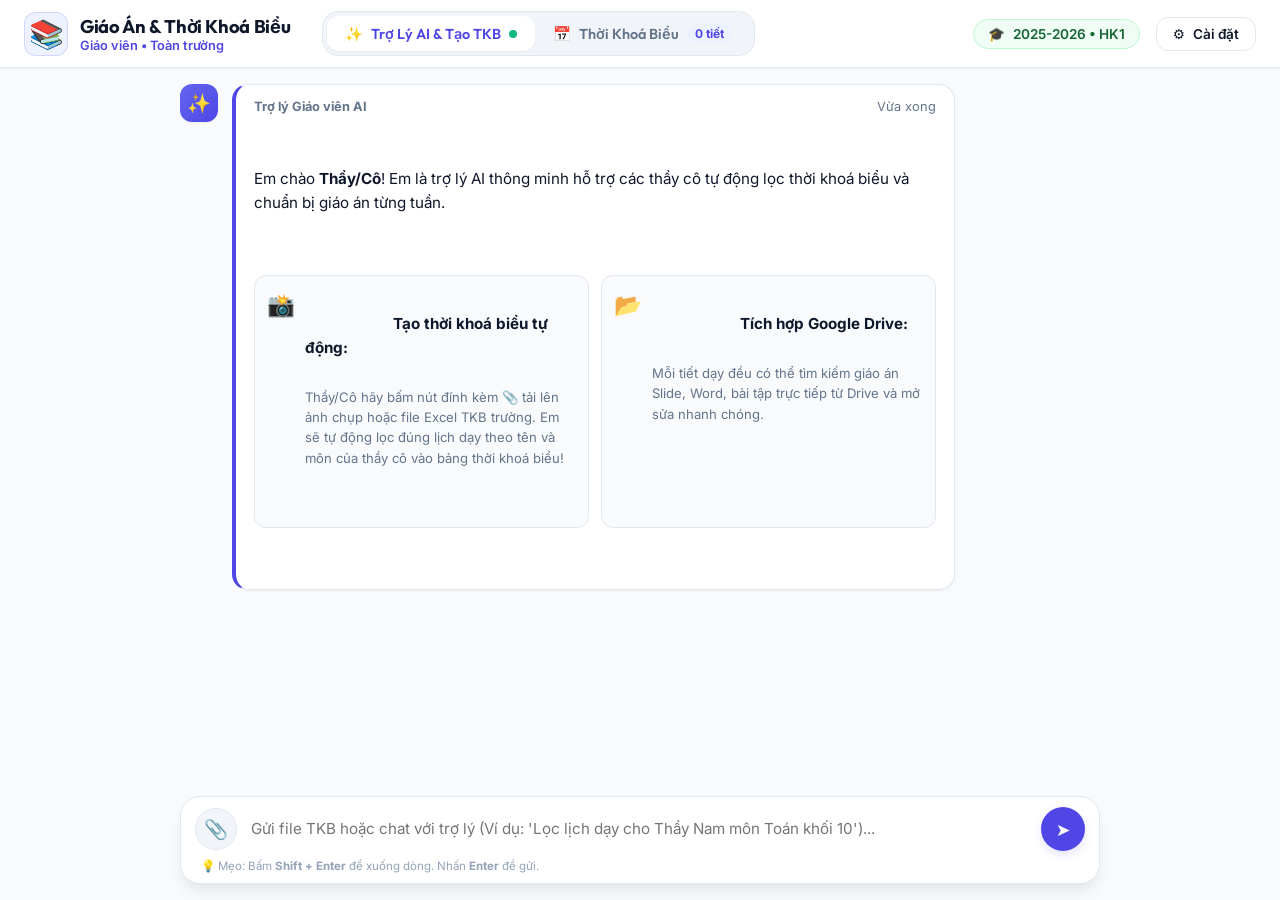
==== static/index.html @ 44b95ade "First commit" ====
<!DOCTYPE html>
<html lang="vi">
<head>
  <meta charset="UTF-8">
  <meta name="viewport" content="width=device-width, initial-scale=1.0">
  <title>Trợ Lý Giáo Viên AI - Thời Khoá Biểu & Giáo Án</title>
  <!-- Google Fonts Outfit & Inter for high visual aesthetic -->
  <link rel="preconnect" href="https://fonts.googleapis.com">
  <link rel="preconnect" href="https://fonts.gstatic.com" crossorigin>
  <link href="https://fonts.googleapis.com/css2?family=Inter:wght@400;500;600;700&family=Outfit:wght@500;600;700;800&display=swap" rel="stylesheet">
  <!-- Stylesheet -->
  <link rel="stylesheet" href="/static/css/style.css?v=2.0">
</head>
<body>

  <!-- Top App Navigation Bar -->
  <header class="app-header">
    <div class="header-left">
      <div class="brand-logo">
        <span class="logo-icon">📚</span>
        <div class="brand-text">
          <span class="brand-title">Giáo Án & Thời Khoá Biểu</span>
          <span class="brand-subtitle" id="header-teacher-name">Giáo viên • Toàn trường</span>
        </div>
      </div>
      
      <!-- Tab Navigation Switcher -->
      <nav class="tab-nav">
        <button class="tab-btn active" data-tab="tab-chat" id="nav-tab-chat">
          <span class="tab-icon">✨</span>
          <span class="tab-label">Trợ Lý AI & Tạo TKB</span>
          <span class="badge-dot" id="chat-badge-dot"></span>
        </button>
        <button class="tab-btn" data-tab="tab-timetable" id="nav-tab-timetable">
          <span class="tab-icon">📅</span>
          <span class="tab-label">Thời Khoá Biểu</span>
          <span class="badge-count" id="timetable-count-badge">0 tiết</span>
        </button>
      </nav>
    </div>

    <div class="header-right">
      <!-- Current Academic Term Badge -->
      <div class="term-badge" id="current-term-badge" title="Năm học và học kỳ đang hiển thị">
        <span class="term-icon">🎓</span>
        <span id="term-badge-text">2025-2026 • HK1</span>
      </div>

      <!-- Settings Button -->
      <button class="icon-btn" id="btn-open-settings" title="Cài đặt hệ thống & API Key">
        <span class="icon">⚙️</span>
        <span class="btn-text">Cài đặt</span>
      </button>
    </div>
  </header>

  <!-- Main App Content Area -->
  <main class="app-main">

    <!-- ==================== TAB 1: AI CHAT ==================== -->
    <section class="tab-content active" id="tab-chat">
      <div class="chat-wrapper">
        
        <!-- Chat Message History -->
        <div class="chat-messages" id="chat-messages">
          <!-- Welcome message card -->
          <div class="message-card assistant welcome-msg">
            <div class="avatar">✨</div>
            <div class="msg-body">
              <div class="msg-header">
                <strong>Trợ lý Giáo viên AI</strong>
                <span class="time">Vừa xong</span>
              </div>
              <div class="msg-content">
                <p>Em chào <strong>Thầy/Cô</strong>! Em là trợ lý AI thông minh hỗ trợ các thầy cô tự động lọc thời khoá biểu và chuẩn bị giáo án từng tuần.</p>
                <div class="welcome-guide">
                  <div class="guide-item">
                    <span class="guide-icon">📸</span>
                    <div>
                      <strong>Tạo thời khoá biểu tự động:</strong>
                      <p>Thầy/Cô hãy bấm nút đính kèm 📎 tải lên ảnh chụp hoặc file Excel TKB trường. Em sẽ tự động lọc đúng lịch dạy theo tên và môn của thầy cô vào bảng thời khoá biểu!</p>
                    </div>
                  </div>
                  <div class="guide-item">
                    <span class="guide-icon">📂</span>
                    <div>
                      <strong>Tích hợp Google Drive:</strong>
                      <p>Mỗi tiết dạy đều có thể tìm kiếm giáo án Slide, Word, bài tập trực tiếp từ Drive và mở sửa nhanh chóng.</p>
                    </div>
                  </div>
                </div>
              </div>
            </div>
          </div>
        </div>

        <!-- Chat Input & File Drop Area -->
        <div class="chat-input-container">
          <!-- File Preview Banner (when user chooses a file) -->
          <div class="file-preview-bar hidden" id="file-preview-bar">
            <div class="file-info">
              <span class="file-icon">📎</span>
              <span class="file-name" id="preview-file-name">file_tkb.xlsx</span>
              <span class="file-size" id="preview-file-size">(245 KB)</span>
            </div>
            <button class="btn-remove-file" id="btn-cancel-file" title="Bỏ file này">✕</button>
          </div>

          <form class="chat-input-form" id="chat-form">
            <!-- Hidden File Input -->
            <input type="file" id="chat-file-input" accept="image/*,.pdf,.xlsx,.xls,.csv,.txt,.docx,.pptx" class="hidden">
            
            <!-- Attach File Button -->
            <button type="button" class="btn-attach" id="btn-attach-file" title="Tải file TKB (Ảnh, Excel, PDF...)">
              <span>📎</span>
            </button>

            <!-- Text input -->
            <textarea 
              id="chat-textarea" 
              rows="1" 
              placeholder="Gửi file TKB hoặc chat với trợ lý (Ví dụ: 'Lọc lịch dạy cho Thầy Nam môn Toán khối 10')..." 
              required></textarea>

            <!-- Send Button -->
            <button type="submit" class="btn-send" id="btn-send-chat" title="Gửi tin nhắn (Enter)">
              <span class="send-icon">➤</span>
            </button>
          </form>
          <div class="input-hint">
            <span>💡 Mẹo: Bấm <strong>Shift + Enter</strong> để xuống dòng. Nhấn <strong>Enter</strong> để gửi.</span>
          </div>
        </div>
      </div>
    </section>

    <!-- ==================== TAB 2: TIMETABLE ==================== -->
    <section class="tab-content" id="tab-timetable">
      <div class="timetable-container">
        
        <!-- Timetable Top Filter Bar -->
        <div class="timetable-toolbar">
          <div class="toolbar-left">
            
            <!-- Academic Year & Semester Pill Group -->
            <div class="pill-group">
              <div class="pill-item">
                <span class="pill-label">Năm học:</span>
                <select id="select-academic-year" class="toolbar-select">
                  <option value="2025-2026" selected>2025-2026</option>
                  <option value="2024-2025">2024-2025</option>
                  <option value="2023-2024">2023-2024</option>
                </select>
              </div>

              <div class="pill-divider"></div>

              <div class="pill-item">
                <span class="pill-label">Học kỳ:</span>
                <select id="select-semester" class="toolbar-select">
                  <option value="HK1" selected>Học kỳ 1</option>
                  <option value="HK2">Học kỳ 2</option>
                </select>
                <button class="btn-tool-icon" id="btn-add-term" title="Thêm năm học / kỳ học mới">➕</button>
                <button class="btn-tool-icon btn-tool-danger" id="btn-del-term" title="Xoá kỳ học này">🗑️</button>
              </div>
            </div>

            <!-- Week Navigator Pill Group -->
            <div class="pill-group week-pill-group">
              <button class="btn-week-step" id="btn-prev-week" title="Về tuần trước">
                <span>◀</span>
              </button>
              <div class="pill-item week-select-wrap">
                <select id="select-week" class="toolbar-select week-select-main">
                  <option value="1">Tuần 1</option>
                </select>
              </div>
              <button class="btn-week-step" id="btn-next-week" title="Sang tuần sau">
                <span>▶</span>
              </button>
              <div class="pill-divider"></div>
              <button class="btn-tool-text" id="btn-add-week" title="Tạo tuần tiếp theo (Tự tăng số tuần và giữ nguyên TKB)">
                <span>+ Tuần mới</span>
              </button>
              <button class="btn-tool-icon btn-tool-danger" id="btn-del-week" title="Xoá tuần học này">
                <span>🗑️</span>
              </button>
            </div>

            <!-- Reuse Next Year Button -->
            <button class="btn-reuse-pill" id="btn-reuse-next-year" title="Sao chép toàn bộ TKB và giáo án sang kỳ 1 năm học sau">
              <span class="icon">♻️</span>
              <span>Tái sử dụng năm sau</span>
            </button>
          </div>

          <div class="toolbar-right">
            <span class="stat-badge" id="tt-total-badge">Tổng: 0 tiết/tuần</span>
            <button class="btn-primary btn-save-all" id="btn-save-current-tt" title="Lưu lại toàn bộ lịch">
              <span>💾 Lưu toàn bộ</span>
            </button>
          </div>
        </div>

        <!-- Master-Detail Timetable Layout -->
        <div class="timetable-workspace" id="timetable-workspace">
          
          <!-- FULL WEEK GRID VIEW (Mặc định cả tuần) -->
          <div class="full-grid-view" id="full-grid-view">
            <div class="grid-table-container">
              <table class="timetable-grid" id="timetable-grid-table">
                <thead>
                  <tr>
                    <th class="col-period">Tiết / Buổi</th>
                    <th class="col-day" data-day="2">Thứ Hai</th>
                    <th class="col-day" data-day="3">Thứ Ba</th>
                    <th class="col-day" data-day="4">Thứ Tư</th>
                    <th class="col-day" data-day="5">Thứ Năm</th>
                    <th class="col-day" data-day="6">Thứ Sáu</th>
                    <th class="col-day" data-day="7">Thứ Bảy</th>
                  </tr>
                </thead>
                <tbody id="timetable-tbody">
                  <!-- Generated dynamically by tab2-timetable.js -->
                </tbody>
              </table>
            </div>
          </div>

          <!-- SPLIT / COLLAPSED DETAIL VIEW (Khi click vào 1 tiết) -->
          <div class="split-detail-view hidden" id="split-detail-view">
            
            <!-- Left Compact Sidebar (Lịch thu gọn trong ngày) -->
            <aside class="compact-day-sidebar">
              <div class="sidebar-header">
                <button class="btn-back-grid" id="btn-back-to-full-grid" title="Trở lại xem cả tuần">
                  <span>← Xem cả tuần</span>
                </button>
                <h3 id="sidebar-day-title">Thứ Hai</h3>
              </div>
              <div class="compact-period-list" id="compact-period-list">
                <!-- 10 period items for selected day -->
              </div>
            </aside>

            <!-- Right Main Area: Chi tiết tiết học & Google Drive -->
            <section class="lesson-detail-panel" id="lesson-detail-panel">
              <div class="panel-header">
                <div class="panel-title-group">
                  <span class="period-tag" id="panel-period-tag">Thứ 2 • Tiết 1</span>
                  <h2 id="panel-class-title">Lớp 10A1 - Môn Ngữ văn</h2>
                  <span class="time-range-sub" id="panel-time-sub">07:00 - 07:45 (Phòng 201)</span>
                </div>
                <button class="btn-primary" id="btn-save-lesson-detail">
                  <span>💾 Lưu nội dung tiết học</span>
                </button>
              </div>

              <div class="panel-content-grid">
                
                <!-- Lesson Form Info -->
                <div class="lesson-form-card">
                  <div class="lesson-card-header-row">
                    <div class="card-title-left">
                      <span class="card-icon">📝</span>
                      <h3 class="section-title">Thông tin bài dạy</h3>
                    </div>
                    <button type="button" class="btn-ai-auto" id="btn-ai-analyze-doc" title="Dùng Gemini AI đọc tài liệu đính kèm để tự điền tên bài và mục tiêu">
                      <span class="ai-sparkle">✨</span>
                      <span>AI Tự điền từ tài liệu</span>
                    </button>
                  </div>
                  
                  <div class="form-group">
                    <label for="input-lesson-title">Tên bài học / Tiết dạy:</label>
                    <input type="text" id="input-lesson-title" class="form-control" placeholder="Ví dụ: Bài 1: Tổng quan văn học Việt Nam (Tiết 1)...">
                  </div>

                  <div class="form-row">
                    <div class="form-group half">
                      <label for="input-lesson-class">Lớp học:</label>
                      <input type="text" id="input-lesson-class" class="form-control" placeholder="10A1">
                    </div>
                    <div class="form-group half">
                      <label for="input-lesson-room">Phòng học:</label>
                      <input type="text" id="input-lesson-room" class="form-control" placeholder="P.201">
                    </div>
                  </div>

                  <div class="form-group">
                    <label for="input-lesson-objective">Mục tiêu bài học / Trọng tâm:</label>
                    <textarea id="input-lesson-objective" class="form-control" rows="2" placeholder="Kiến thức trọng tâm, phương pháp hoặc năng lực cần đạt..."></textarea>
                  </div>

                  <div class="form-group">
                    <label for="input-lesson-notes">Ghi chú giáo viên:</label>
                    <input type="text" id="input-lesson-notes" class="form-control" placeholder="Nhắc học sinh mang SGK, dặn dò bài tập về nhà...">
                  </div>
                </div>

                <!-- Google Drive Integration Card -->
                <div class="drive-files-card">
                  <div class="drive-card-header">
                    <div class="drive-title">
                      <span class="drive-logo">📁</span>
                      <h3 class="section-title">Giáo án & Tài liệu (Google Drive)</h3>
                    </div>
                    <div class="drive-header-actions" style="display: flex; gap: 8px; align-items: center;">
                      <button type="button" class="btn-secondary" id="btn-connect-drive" style="font-size: 0.78rem; padding: 6px 10px; border-radius: 6px; cursor: pointer;" title="Đăng nhập tài khoản Google Drive để đồng bộ">
                        <span id="drive-connect-text">🔗 Kết nối Google Drive</span>
                      </button>
                      <!-- Upload directly button -->
                      <label class="btn-upload-drive" title="Tải file lên">
                        <span>⬆ Tải file lên</span>
                        <input type="file" id="input-direct-upload" class="hidden">
                      </label>
                    </div>
                  </div>

                  <!-- In-Drive Live Search Bar -->
                  <div class="drive-search-box">
                    <div class="search-input-wrapper">
                      <span class="search-icon">🔍</span>
                      <input 
                        type="text" 
                        id="drive-search-input" 
                        class="form-control search-input" 
                        placeholder="Tìm kiếm tài liệu, Slide, bài giảng trong Drive...">
                      <button class="btn-clear-search hidden" id="btn-clear-drive-search">✕</button>
                    </div>
                    
                    <!-- Search Results Dropdown/List -->
                    <div class="drive-search-results hidden" id="drive-search-results">
                      <!-- Result items injected by drive-search.js -->
                    </div>
                  </div>

                  <!-- Attached Files in this Period -->
                  <div class="attached-files-container">
                    <h4>📌 Tài liệu đã đính kèm vào tiết này:</h4>
                    <div class="attached-files-list" id="attached-files-list">
                      <!-- Attached chips injected by drive-search.js -->
                      <p class="empty-files-text">Chưa có tài liệu nào. Tìm kiếm ở trên hoặc tải file lên để đính kèm.</p>
                    </div>
                  </div>
                </div>

              </div>
            </section>
          </div>

        </div>
      </div>
    </section>

  </main>

  <!-- ==================== MODAL: CÀI ĐẶT HỆ THỐNG ==================== -->
  <div class="modal-overlay hidden" id="settings-modal">
    <div class="modal-dialog">
      <div class="modal-header">
        <div class="modal-title-group">
          <span class="modal-icon">⚙️</span>
          <h3>Cài Đặt Hệ Thống</h3>
        </div>
        <button class="btn-close-modal" id="btn-close-settings">✕</button>
      </div>
      
      <div class="modal-body">
        <form id="settings-form">
          
          <div class="settings-section">
            <h4 class="settings-sec-title">🤖 Trợ Lý Gemini AI</h4>
            <div class="form-group">
              <label for="setting-gemini-key">Gemini API Key:</label>
              <div class="password-input-group">
                <input type="password" id="setting-gemini-key" class="form-control" placeholder="AIzaSy...">
                <button type="button" class="btn-toggle-eye" id="btn-toggle-gemini-key">👁️</button>
              </div>
              <small class="form-text">Khoá API được lưu an toàn trên máy của cô để gửi yêu cầu đến mô hình Gemini.</small>
            </div>
            <div class="form-group" style="margin-top: 12px;">
              <label for="setting-gemini-model">Mô hình AI (Model):</label>
              <select id="setting-gemini-model" class="form-select">
                <option value="gemini-3.1-flash-lite" selected>Gemini 3.1 Flash Lite (RPD 500, RPM 15 - Mặc định)</option>
                <option value="gemini-3.5-flash-lite">Gemini 3.5 Flash Lite (RPD 500, RPM 15)</option>
                <option value="auto-rotate">⚡ Tự động luân chuyển 3.1 & 3.5 Flash Lite khi hết quota (Khuyên dùng)</option>
                <option value="gemini-flash-lite-latest">Gemini Flash Lite Latest</option>
                <option value="gemini-2.5-flash">Gemini 2.5 Flash</option>
                <option value="gemini-2.5-pro">Gemini 2.5 Pro (Phân tích chuyên sâu)</option>
              </select>
              <small class="form-text">Mô hình 3.1 & 3.5 Flash Lite có hạn ngạch tới 500 lượt/ngày (gấp 25 lần so với 2.5 Flash). Khi một model hết token/quota hệ thống sẽ tự động chuyển đổi.</small>
            </div>
          </div>

          <div class="settings-section">
            <h4 class="settings-sec-title">👩‍🏫 Thông Tin Giáo Viên</h4>
            <div class="form-row">
              <div class="form-group half">
                <label for="setting-teacher-name">Tên giáo viên:</label>
                <input type="text" id="setting-teacher-name" class="form-control" placeholder="Ví dụ: Thầy Nam, Cô Hương...">
              </div>
              <div class="form-group half">
                <label for="setting-subject">Môn phụ trách:</label>
                <input type="text" id="setting-subject" class="form-control" placeholder="Ví dụ: Ngữ văn, Toán, Tiếng Anh...">
              </div>
            </div>
            <div class="form-row">
              <div class="form-group half">
                <label for="setting-year">Năm học mặc định:</label>
                <input type="text" id="setting-year" class="form-control" value="2025-2026">
              </div>
              <div class="form-group half">
                <label for="setting-sem">Học kỳ mặc định:</label>
                <select id="setting-sem" class="form-select">
                  <option value="HK1" selected>Học kỳ 1</option>
                  <option value="HK2">Học kỳ 2</option>
                </select>
              </div>
            </div>
            <div class="form-group" style="margin-top: 8px;">
              <label for="setting-start-date">📅 Ngày bắt đầu Tuần 1 (Thứ Hai):</label>
              <input type="date" id="setting-start-date" class="form-control" value="2026-09-07">
              <small class="form-text">Dùng để tự động tính ngày tháng chính xác cho từng tuần và làm mờ các ngày đã qua.</small>
            </div>
          </div>

          <div class="settings-section">
            <h4 class="settings-sec-title">☁️ Tích Hợp Google Drive</h4>
            <div class="form-group">
              <label for="setting-drive-client-id">Google OAuth Client ID (Dùng để upload & xem file trên Drive cá nhân):</label>
              <input type="text" id="setting-drive-client-id" class="form-control" placeholder="Ví dụ: 123456789-abc.apps.googleusercontent.com">
              <small class="form-text">Tạo miễn phí tại Google Cloud Console (OAuth 2.0 Client ID) để cấp quyền tải file lên Drive của cô.</small>
            </div>
            <div class="form-group" style="margin-top: 10px;">
              <label for="setting-drive-key">Google Drive API Key (Tìm kiếm file công khai):</label>
              <input type="text" id="setting-drive-key" class="form-control" placeholder="AIzaSy...">
            </div>
          </div>

          <div class="modal-footer">
            <button type="button" class="btn-secondary" id="btn-cancel-settings">Huỷ</button>
            <button type="submit" class="btn-primary">💾 Lưu cài đặt</button>
          </div>
        </form>
      </div>
    </div>
  </div>

  <!-- ==================== MODAL: KHO LƯU TRỮ KỲ CŨ (ARCHIVE) ==================== -->
  <div class="modal-overlay hidden" id="archive-modal">
    <div class="modal-dialog modal-lg">
      <div class="modal-header">
        <div class="modal-title-group">
          <span class="modal-icon">📁</span>
          <h3>Kho Lưu Trữ Các Kỳ Học Đã Qua</h3>
        </div>
        <button class="btn-close-modal" id="btn-close-archive">✕</button>
      </div>

      <div class="modal-body">
        <p class="archive-desc">
          Danh sách toàn bộ thời khoá biểu và giáo án của các năm học, kỳ học trước đây. Cô có thể bấm xem lại hoặc sao chép sang kỳ hiện tại để tái sử dụng giáo án.
        </p>

        <div class="archive-list" id="archive-list-container">
          <!-- Injected by archive.js -->
          <div class="loading-state">Đang tải kho lưu trữ...</div>
        </div>
      </div>

      <div class="modal-footer">
        <button type="button" class="btn-secondary" id="btn-close-archive-footer">Đóng</button>
      </div>
    </div>
  </div>

  <!-- Toast Notification Container -->
  <div class="toast-container" id="toast-container"></div>

  <!-- Google Identity Services for Drive OAuth -->
  <script src="https://accounts.google.com/gsi/client" async defer></script>
  <!-- Scripts: Modular & Easy to customize in Google AI Studio -->
  <script type="module" src="/static/js/app.js?v=2.0"></script>

</body>
</html>
---- static/css/style.css ----
/* ==========================================================================
   THỜI KHOÁ BIỂU & GIÁO ÁN CÔ LINH - DESIGN SYSTEM & STYLESHEET
   Aesthetics: Rich Modern Academic, Glassmorphism, Micro-animations
   ========================================================================== */

:root {
  /* Color Palette */
  --primary: #4f46e5;
  --primary-hover: #4338ca;
  --primary-light: #eef2ff;
  --primary-glow: rgba(79, 70, 229, 0.15);

  --accent-purple: #7c3aed;
  --accent-teal: #0d9488;
  --accent-emerald: #10b981;
  --accent-amber: #f59e0b;
  --accent-rose: #f43f5e;
  --accent-sky: #0284c7;

  --bg-app: #f8fafc;
  --bg-card: #ffffff;
  --bg-card-subtle: #f1f5f9;
  --bg-hover: #f3f4f6;

  --text-main: #0f172a;
  --text-muted: #64748b;
  --text-light: #94a3b8;
  --text-white: #ffffff;

  --border-color: #e2e8f0;
  --border-focus: #818cf8;

  --radius-sm: 8px;
  --radius-md: 12px;
  --radius-lg: 16px;
  --radius-xl: 20px;
  --radius-full: 9999px;

  --shadow-sm: 0 1px 2px 0 rgba(0, 0, 0, 0.05);
  --shadow-md: 0 4px 6px -1px rgba(0, 0, 0, 0.07), 0 2px 4px -2px rgba(0, 0, 0, 0.05);
  --shadow-lg: 0 10px 15px -3px rgba(0, 0, 0, 0.08), 0 4px 6px -4px rgba(0, 0, 0, 0.04);
  --shadow-xl: 0 20px 25px -5px rgba(0, 0, 0, 0.1), 0 8px 10px -6px rgba(0, 0, 0, 0.06);

  --transition-fast: 0.15s ease;
  --transition-normal: 0.25s ease;
  --transition-smooth: 0.35s cubic-bezier(0.4, 0, 0.2, 1);
}

/* Global Reset & Base */
* {
  margin: 0;
  padding: 0;
  box-sizing: border-box;
}

body {
  font-family: 'Inter', system-ui, -apple-system, sans-serif;
  background-color: var(--bg-app);
  color: var(--text-main);
  height: 100vh;
  display: flex;
  flex-direction: column;
  overflow: hidden;
  -webkit-font-smoothing: antialiased;
}

h1, h2, h3, h4, h5, .brand-title, .tab-label {
  font-family: 'Outfit', 'Inter', sans-serif;
}

button, input, textarea, select {
  font-family: inherit;
  font-size: inherit;
}

/* ==========================================================================
   HEADER NAVIGATION
   ========================================================================== */
.app-header {
  height: 68px;
  background: var(--bg-card);
  border-bottom: 1px solid var(--border-color);
  display: flex;
  align-items: center;
  justify-content: space-between;
  padding: 0 24px;
  box-shadow: var(--shadow-sm);
  z-index: 50;
  flex-shrink: 0;
}

.header-left {
  display: flex;
  align-items: center;
  gap: 32px;
}

.brand-logo {
  display: flex;
  align-items: center;
  gap: 12px;
}

.logo-icon {
  font-size: 28px;
  background: var(--primary-light);
  width: 44px;
  height: 44px;
  display: flex;
  align-items: center;
  justify-content: center;
  border-radius: var(--radius-md);
  border: 1px solid rgba(99, 102, 241, 0.2);
}

.brand-title {
  font-size: 1.15rem;
  font-weight: 700;
  color: var(--text-main);
  letter-spacing: -0.02em;
  display: block;
}

.brand-subtitle {
  font-size: 0.8rem;
  color: var(--primary);
  font-weight: 600;
  display: block;
}

/* Tab navigation buttons */
.tab-nav {
  display: flex;
  background: var(--bg-card-subtle);
  padding: 4px;
  border-radius: var(--radius-lg);
  border: 1px solid var(--border-color);
}

.tab-btn {
  display: flex;
  align-items: center;
  gap: 8px;
  padding: 8px 18px;
  border: none;
  background: transparent;
  color: var(--text-muted);
  font-weight: 600;
  font-size: 0.9rem;
  border-radius: var(--radius-md);
  cursor: pointer;
  transition: all var(--transition-fast);
  position: relative;
}

.tab-btn:hover {
  color: var(--text-main);
  background: rgba(255, 255, 255, 0.6);
}

.tab-btn.active {
  background: var(--bg-card);
  color: var(--primary);
  box-shadow: var(--shadow-sm);
}

.badge-dot {
  width: 8px;
  height: 8px;
  background: var(--accent-emerald);
  border-radius: 50%;
  display: inline-block;
}

.badge-count {
  font-size: 0.75rem;
  background: var(--primary-light);
  color: var(--primary);
  padding: 2px 8px;
  border-radius: var(--radius-full);
  font-weight: 700;
}

/* Header Right */
.header-right {
  display: flex;
  align-items: center;
  gap: 16px;
}

.term-badge {
  display: flex;
  align-items: center;
  gap: 8px;
  background: #f0fdf4;
  border: 1px solid #bbf7d0;
  color: #166534;
  padding: 6px 14px;
  border-radius: var(--radius-full);
  font-size: 0.85rem;
  font-weight: 600;
}

.icon-btn {
  display: flex;
  align-items: center;
  gap: 8px;
  padding: 8px 16px;
  border: 1px solid var(--border-color);
  background: var(--bg-card);
  color: var(--text-main);
  border-radius: var(--radius-md);
  font-weight: 600;
  font-size: 0.85rem;
  cursor: pointer;
  transition: all var(--transition-fast);
}

.icon-btn:hover {
  background: var(--bg-hover);
  border-color: #cbd5e1;
}

/* ==========================================================================
   APP MAIN & TABS
   ========================================================================== */
.app-main {
  flex: 1;
  position: relative;
  overflow: hidden;
}

.tab-content {
  position: absolute;
  top: 0;
  left: 0;
  width: 100%;
  height: 100%;
  display: none;
  opacity: 0;
  transition: opacity var(--transition-normal);
}

.tab-content.active {
  display: flex;
  flex-direction: column;
  opacity: 1;
}

/* ==========================================================================
   TAB 1: AI CHAT INTERFACE
   ========================================================================== */
.chat-wrapper {
  max-width: 960px;
  width: 100%;
  height: 100%;
  margin: 0 auto;
  display: flex;
  flex-direction: column;
  padding: 16px 20px;
}

.chat-messages {
  flex: 1;
  overflow-y: auto;
  padding-right: 8px;
  display: flex;
  flex-direction: column;
  gap: 16px;
  padding-bottom: 16px;
}

/* Scrollbar styling */
.chat-messages::-webkit-scrollbar,
.grid-table-container::-webkit-scrollbar,
.compact-period-list::-webkit-scrollbar,
.drive-search-results::-webkit-scrollbar {
  width: 6px;
  height: 6px;
}
.chat-messages::-webkit-scrollbar-thumb,
.grid-table-container::-webkit-scrollbar-thumb,
.compact-period-list::-webkit-scrollbar-thumb,
.drive-search-results::-webkit-scrollbar-thumb {
  background: #cbd5e1;
  border-radius: 999px;
}

/* Message Cards */
.message-card {
  display: flex;
  gap: 14px;
  max-width: 85%;
  animation: slideIn 0.3s ease;
}

@keyframes slideIn {
  from { opacity: 0; transform: translateY(8px); }
  to { opacity: 1; transform: translateY(0); }
}

.message-card.user {
  align-self: flex-end;
  flex-direction: row-reverse;
}

.message-card.assistant {
  align-self: flex-start;
}

.message-card .avatar {
  width: 38px;
  height: 38px;
  border-radius: var(--radius-md);
  display: flex;
  align-items: center;
  justify-content: center;
  font-size: 1.2rem;
  flex-shrink: 0;
  box-shadow: var(--shadow-sm);
}

.message-card.assistant .avatar {
  background: linear-gradient(135deg, #6366f1, #4f46e5);
  color: white;
}

.message-card.user .avatar {
  background: linear-gradient(135deg, #0ea5e9, #0284c7);
  color: white;
}

.msg-body {
  background: var(--bg-card);
  padding: 14px 18px;
  border-radius: var(--radius-lg);
  border: 1px solid var(--border-color);
  box-shadow: var(--shadow-sm);
  display: flex;
  flex-direction: column;
  gap: 6px;
}

.message-card.user .msg-body {
  background: var(--primary);
  color: white;
  border-color: var(--primary);
}

.msg-header {
  display: flex;
  align-items: center;
  justify-content: space-between;
  gap: 16px;
  font-size: 0.8rem;
  color: var(--text-muted);
}

.message-card.user .msg-header {
  color: rgba(255, 255, 255, 0.8);
}

.msg-content {
  font-size: 0.95rem;
  line-height: 1.55;
  white-space: pre-wrap;
}

/* Welcome Box */
.welcome-msg .msg-body {
  border-left: 4px solid var(--primary);
}

.welcome-guide {
  display: grid;
  grid-template-columns: 1fr 1fr;
  gap: 12px;
  margin-top: 14px;
}

.guide-item {
  display: flex;
  gap: 10px;
  background: var(--bg-app);
  padding: 12px;
  border-radius: var(--radius-md);
  border: 1px solid var(--border-color);
}

.guide-icon {
  font-size: 1.4rem;
}

.guide-item p {
  font-size: 0.82rem;
  color: var(--text-muted);
  margin-top: 4px;
}

/* ==========================================================================
   INTERACTIVE CONFIRMATION CARD (VẤN ĐỀ 1)
   ========================================================================== */
.confirmation-card {
  margin-top: 12px;
  background: linear-gradient(145deg, #ffffff, #f8faff);
  border: 2px solid #818cf8;
  border-radius: var(--radius-lg);
  padding: 18px;
  box-shadow: 0 8px 20px rgba(79, 70, 229, 0.12);
  animation: cardPop 0.35s cubic-bezier(0.175, 0.885, 0.32, 1.275);
}

@keyframes cardPop {
  0% { transform: scale(0.95); opacity: 0; }
  100% { transform: scale(1); opacity: 1; }
}

.conf-badge {
  display: inline-flex;
  align-items: center;
  gap: 6px;
  background: #e0e7ff;
  color: #3730a3;
  padding: 4px 10px;
  border-radius: var(--radius-full);
  font-size: 0.75rem;
  font-weight: 700;
  text-transform: uppercase;
  letter-spacing: 0.05em;
  margin-bottom: 10px;
}

.conf-title {
  font-size: 1.15rem;
  font-weight: 700;
  color: var(--text-main);
  margin-bottom: 8px;
}

.conf-meta-grid {
  display: grid;
  grid-template-columns: repeat(3, 1fr);
  gap: 8px;
  background: white;
  padding: 10px 14px;
  border-radius: var(--radius-md);
  border: 1px solid var(--border-color);
  margin-bottom: 14px;
}

.conf-meta-item {
  display: flex;
  flex-direction: column;
}

.conf-meta-label {
  font-size: 0.72rem;
  color: var(--text-light);
  text-transform: uppercase;
  font-weight: 600;
}

.conf-meta-val {
  font-size: 0.9rem;
  font-weight: 700;
  color: var(--text-main);
}

.conf-preview-table {
  width: 100%;
  border-collapse: collapse;
  font-size: 0.85rem;
  background: white;
  border-radius: var(--radius-md);
  overflow: hidden;
  border: 1px solid var(--border-color);
  margin-bottom: 14px;
}

.conf-preview-table th {
  background: #f1f5f9;
  padding: 8px 10px;
  text-align: left;
  font-weight: 600;
  color: var(--text-muted);
}

.conf-preview-table td {
  padding: 8px 10px;
  border-top: 1px solid var(--border-color);
}

.conf-actions {
  display: flex;
  gap: 10px;
  margin-top: 12px;
}

.btn-confirm-apply {
  flex: 1.4;
  display: flex;
  align-items: center;
  justify-content: center;
  gap: 8px;
  background: linear-gradient(135deg, #10b981, #059669);
  color: white;
  border: none;
  padding: 12px 18px;
  border-radius: var(--radius-md);
  font-weight: 700;
  font-size: 0.95rem;
  cursor: pointer;
  box-shadow: 0 4px 12px rgba(16, 185, 129, 0.3);
  transition: all var(--transition-fast);
}

.btn-confirm-apply:hover {
  transform: translateY(-2px);
  box-shadow: 0 6px 16px rgba(16, 185, 129, 0.4);
}

.btn-chat-modify {
  flex: 1;
  display: flex;
  align-items: center;
  justify-content: center;
  gap: 6px;
  background: white;
  color: var(--primary);
  border: 1.5px solid var(--primary);
  padding: 12px 16px;
  border-radius: var(--radius-md);
  font-weight: 600;
  font-size: 0.9rem;
  cursor: pointer;
  transition: all var(--transition-fast);
}

.btn-chat-modify:hover {
  background: var(--primary-light);
}

/* Chat Input Bar */
.chat-input-container {
  background: var(--bg-card);
  border: 1px solid var(--border-color);
  border-radius: var(--radius-xl);
  padding: 10px 14px;
  box-shadow: var(--shadow-lg);
  display: flex;
  flex-direction: column;
  gap: 8px;
}

.file-preview-bar {
  display: flex;
  align-items: center;
  justify-content: space-between;
  background: #f1f5f9;
  padding: 6px 12px;
  border-radius: var(--radius-md);
  font-size: 0.85rem;
  border: 1px solid #cbd5e1;
}

.file-preview-bar .file-info {
  display: flex;
  align-items: center;
  gap: 8px;
  font-weight: 600;
}

.file-size {
  color: var(--text-muted);
  font-weight: normal;
}

.btn-remove-file {
  background: transparent;
  border: none;
  cursor: pointer;
  color: var(--accent-rose);
  font-weight: bold;
}

.chat-input-form {
  display: flex;
  align-items: center;
  gap: 10px;
}

.btn-attach {
  width: 42px;
  height: 42px;
  background: var(--bg-card-subtle);
  border: 1px solid var(--border-color);
  border-radius: var(--radius-full);
  display: flex;
  align-items: center;
  justify-content: center;
  cursor: pointer;
  font-size: 1.2rem;
  color: var(--text-muted);
  transition: all var(--transition-fast);
  flex-shrink: 0;
}

.btn-attach:hover {
  background: #e2e8f0;
  color: var(--primary);
}

#chat-textarea {
  flex: 1;
  border: none;
  background: transparent;
  resize: none;
  max-height: 120px;
  font-size: 0.95rem;
  line-height: 1.4;
  outline: none;
  padding: 8px 4px;
}

.btn-send {
  width: 44px;
  height: 44px;
  background: var(--primary);
  color: white;
  border: none;
  border-radius: var(--radius-full);
  display: flex;
  align-items: center;
  justify-content: center;
  cursor: pointer;
  font-size: 1.1rem;
  transition: all var(--transition-fast);
  flex-shrink: 0;
  box-shadow: 0 4px 10px var(--primary-glow);
}

.btn-send:hover {
  background: var(--primary-hover);
  transform: scale(1.05);
}

.btn-send:disabled {
  background: #cbd5e1;
  cursor: not-allowed;
  box-shadow: none;
  transform: none;
}

.input-hint {
  font-size: 0.72rem;
  color: var(--text-light);
  padding-left: 6px;
}

/* ==========================================================================
   TAB 2: TIMETABLE WORKSPACE
   ========================================================================== */
.timetable-container {
  height: 100%;
  display: flex;
  flex-direction: column;
  padding: 16px 24px;
  gap: 14px;
}

.timetable-toolbar {
  display: flex;
  align-items: center;
  justify-content: space-between;
  background: var(--bg-card);
  padding: 10px 18px;
  border-radius: var(--radius-lg);
  border: 1px solid var(--border-color);
  box-shadow: var(--shadow-sm);
  flex-shrink: 0;
}

.toolbar-left, .toolbar-right {
  display: flex;
  align-items: center;
  gap: 12px;
}

.term-select-group {
  display: flex;
  align-items: center;
  gap: 8px;
  font-size: 0.85rem;
  font-weight: 600;
  color: var(--text-muted);
}

.form-select, .form-control {
  padding: 7px 12px;
  border: 1px solid var(--border-color);
  border-radius: var(--radius-sm);
  background: white;
  font-size: 0.85rem;
  color: var(--text-main);
  outline: none;
  transition: border-color var(--transition-fast);
}

.form-select:focus, .form-control:focus {
  border-color: var(--border-focus);
  box-shadow: 0 0 0 3px var(--primary-glow);
}

.stat-badge {
  background: var(--primary-light);
  color: var(--primary);
  padding: 6px 12px;
  border-radius: var(--radius-full);
  font-size: 0.85rem;
  font-weight: 700;
}

.btn-primary {
  display: flex;
  align-items: center;
  gap: 6px;
  background: var(--primary);
  color: white;
  border: none;
  padding: 8px 16px;
  border-radius: var(--radius-md);
  font-weight: 600;
  font-size: 0.85rem;
  cursor: pointer;
  transition: all var(--transition-fast);
}

.btn-primary:hover {
  background: var(--primary-hover);
  transform: translateY(-1px);
}

.btn-secondary {
  display: flex;
  align-items: center;
  gap: 6px;
  background: var(--bg-card-subtle);
  border: 1px solid var(--border-color);
  color: var(--text-main);
  padding: 8px 14px;
  border-radius: var(--radius-md);
  font-weight: 600;
  font-size: 0.85rem;
  cursor: pointer;
  transition: all var(--transition-fast);
}

.btn-secondary:hover {
  background: #e2e8f0;
}

/* Timetable Workspace Body */
.timetable-workspace {
  flex: 1;
  position: relative;
  background: var(--bg-card);
  border-radius: var(--radius-lg);
  border: 1px solid var(--border-color);
  box-shadow: var(--shadow-sm);
  overflow: hidden;
  display: flex;
}

/* FULL GRID VIEW */
.full-grid-view {
  width: 100%;
  height: 100%;
  overflow: hidden;
  display: flex;
  flex-direction: column;
}

.grid-table-container {
  flex: 1;
  overflow: auto;
}

.timetable-grid {
  width: 100%;
  border-collapse: collapse;
  min-width: 900px;
}

.timetable-grid th {
  background: #f8fafc;
  color: var(--text-muted);
  font-weight: 700;
  font-size: 0.85rem;
  text-transform: uppercase;
  letter-spacing: 0.03em;
  padding: 12px;
  border: 1px solid var(--border-color);
  position: sticky;
  top: 0;
  z-index: 10;
}

.timetable-grid th.col-period {
  width: 130px;
  background: #f1f5f9;
}

.timetable-grid td {
  border: 1px solid var(--border-color);
  height: 72px;
  vertical-align: top;
  padding: 6px;
  transition: background-color var(--transition-fast);
}

.timetable-grid td.period-label-cell {
  background: #f8fafc;
  text-align: center;
  padding: 8px;
  vertical-align: middle;
}

.period-title {
  font-weight: 700;
  font-size: 0.85rem;
  color: var(--text-main);
}

.period-time {
  font-size: 0.72rem;
  color: var(--text-light);
}

/* Lunch break row */
.lunch-break-row td {
  height: 32px;
  background: #f1f5f9;
  text-align: center;
  vertical-align: middle;
  font-size: 0.75rem;
  font-weight: 700;
  color: var(--text-muted);
  letter-spacing: 0.1em;
}

/* Timetable Slot Card */
.slot-card {
  width: 100%;
  height: 100%;
  border-radius: var(--radius-sm);
  padding: 8px;
  cursor: pointer;
  display: flex;
  flex-direction: column;
  justify-content: space-between;
  transition: all var(--transition-fast);
  position: relative;
}

.slot-card.empty {
  background: transparent;
  border: 1px dashed #e2e8f0;
}

.slot-card.empty:hover {
  background: #f8fafc;
  border-color: #cbd5e1;
}

.slot-card.occupied {
  background: linear-gradient(135deg, #eef2ff, #f5f3ff);
  border: 1px solid #c7d2fe;
  box-shadow: var(--shadow-sm);
}

.slot-card.occupied:hover {
  transform: translateY(-2px);
  box-shadow: var(--shadow-md);
  border-color: var(--primary);
}

.slot-header {
  display: flex;
  align-items: center;
  justify-content: space-between;
}

.class-badge {
  background: var(--primary);
  color: white;
  font-weight: 700;
  font-size: 0.75rem;
  padding: 2px 7px;
  border-radius: var(--radius-full);
}

.room-badge {
  font-size: 0.72rem;
  color: var(--text-muted);
  font-weight: 600;
}

.slot-lesson-title {
  font-size: 0.8rem;
  font-weight: 600;
  color: var(--text-main);
  line-height: 1.25;
  margin: 4px 0;
  display: -webkit-box;
  -webkit-line-clamp: 2;
  -webkit-box-orient: vertical;
  overflow: hidden;
}

.slot-footer {
  display: flex;
  align-items: center;
  justify-content: space-between;
  font-size: 0.7rem;
}

.subject-name {
  color: var(--accent-purple);
  font-weight: 600;
}

.drive-attached-indicator {
  display: flex;
  align-items: center;
  gap: 2px;
  color: var(--accent-emerald);
  font-weight: 700;
}

/* ==========================================================================
   SPLIT / MASTER-DETAIL VIEW (KHI CLICK 1 TIẾT)
   ========================================================================== */
.split-detail-view {
  width: 100%;
  height: 100%;
  display: flex;
  animation: fadeIn 0.25s ease;
}

@keyframes fadeIn {
  from { opacity: 0; }
  to { opacity: 1; }
}

/* Left Compact Sidebar */
.compact-day-sidebar {
  width: 280px;
  background: #f8fafc;
  border-right: 1px solid var(--border-color);
  display: flex;
  flex-direction: column;
  flex-shrink: 0;
}

.sidebar-header {
  padding: 16px;
  border-bottom: 1px solid var(--border-color);
  display: flex;
  flex-direction: column;
  gap: 8px;
}

.btn-back-grid {
  align-self: flex-start;
  background: white;
  border: 1px solid var(--border-color);
  padding: 6px 12px;
  border-radius: var(--radius-sm);
  font-size: 0.8rem;
  font-weight: 600;
  color: var(--primary);
  cursor: pointer;
  transition: all var(--transition-fast);
}

.btn-back-grid:hover {
  background: var(--primary-light);
}

.sidebar-header h3 {
  font-size: 1.1rem;
  color: var(--text-main);
}

.compact-period-list {
  flex: 1;
  overflow-y: auto;
  padding: 10px;
  display: flex;
  flex-direction: column;
  gap: 8px;
}

.compact-period-item {
  display: flex;
  align-items: center;
  justify-content: space-between;
  padding: 10px 14px;
  background: white;
  border: 1px solid var(--border-color);
  border-radius: var(--radius-md);
  cursor: pointer;
  transition: all var(--transition-fast);
}

.compact-period-item:hover {
  border-color: #cbd5e1;
  background: #f1f5f9;
}

.compact-period-item.active {
  background: #e0e7ff;
  border-color: var(--primary);
  box-shadow: 0 2px 8px var(--primary-glow);
}

.compact-period-meta {
  display: flex;
  flex-direction: column;
}

.p-tag {
  font-size: 0.78rem;
  font-weight: 700;
  color: var(--text-muted);
}

.p-class {
  font-size: 0.9rem;
  font-weight: 700;
  color: var(--text-main);
}

/* Right Lesson Detail Panel */
.lesson-detail-panel {
  flex: 1;
  height: 100%;
  display: flex;
  flex-direction: column;
  overflow-y: auto;
  background: white;
}

.panel-header {
  padding: 20px 24px;
  border-bottom: 1px solid var(--border-color);
  display: flex;
  align-items: center;
  justify-content: space-between;
  background: #fafafa;
}

.period-tag {
  font-size: 0.75rem;
  text-transform: uppercase;
  background: var(--primary-light);
  color: var(--primary);
  padding: 4px 10px;
  border-radius: var(--radius-full);
  font-weight: 700;
}

.panel-title-group h2 {
  font-size: 1.35rem;
  margin: 6px 0 2px 0;
  color: var(--text-main);
}

.time-range-sub {
  font-size: 0.85rem;
  color: var(--text-muted);
}

.panel-content-grid {
  padding: 24px;
  display: grid;
  grid-template-columns: 1.2fr 1fr;
  gap: 24px;
}

/* Cards inside detail */
.lesson-form-card, .drive-files-card {
  display: flex;
  flex-direction: column;
  gap: 16px;
}

.section-title {
  font-size: 1.05rem;
  font-weight: 700;
  color: var(--text-main);
}

.form-group {
  display: flex;
  flex-direction: column;
  gap: 6px;
}

.form-group label {
  font-size: 0.82rem;
  font-weight: 600;
  color: var(--text-muted);
}

.form-row {
  display: flex;
  gap: 12px;
}

.form-group.half {
  flex: 1;
}

/* ==========================================================================
   GOOGLE DRIVE LIVE SEARCH & ATTACHMENT (VẤN ĐỀ 3)
   ========================================================================== */
.drive-card-header {
  display: flex;
  align-items: center;
  justify-content: space-between;
}

.drive-title {
  display: flex;
  align-items: center;
  gap: 8px;
}

.drive-logo {
  font-size: 1.4rem;
}

.btn-upload-drive {
  display: inline-flex;
  align-items: center;
  gap: 4px;
  background: #ecfdf5;
  color: #065f46;
  border: 1px solid #a7f3d0;
  padding: 6px 12px;
  border-radius: var(--radius-sm);
  font-size: 0.8rem;
  font-weight: 600;
  cursor: pointer;
  transition: all var(--transition-fast);
}

.btn-upload-drive:hover {
  background: #d1fae5;
}

.drive-search-box {
  position: relative;
}

.search-input-wrapper {
  position: relative;
  display: flex;
  align-items: center;
}

.search-icon {
  position: absolute;
  left: 12px;
  color: var(--text-light);
  font-size: 0.9rem;
}

.search-input {
  width: 100%;
  padding-left: 36px;
  padding-right: 32px;
  height: 40px;
  border-radius: var(--radius-md);
  border: 1.5px solid #cbd5e1;
}

.search-input:focus {
  border-color: var(--primary);
}

.btn-clear-search {
  position: absolute;
  right: 10px;
  background: transparent;
  border: none;
  color: var(--text-light);
  cursor: pointer;
  font-weight: bold;
}

/* Drive Search Results Dropdown */
.drive-search-results {
  position: absolute;
  top: calc(100% + 6px);
  left: 0;
  right: 0;
  background: white;
  border: 1px solid var(--border-color);
  border-radius: var(--radius-md);
  box-shadow: var(--shadow-xl);
  max-height: 240px;
  overflow-y: auto;
  z-index: 100;
  display: flex;
  flex-direction: column;
}

.drive-search-item {
  display: flex;
  align-items: center;
  justify-content: space-between;
  padding: 10px 14px;
  border-bottom: 1px solid var(--border-color);
  transition: background var(--transition-fast);
}

.drive-search-item:last-child {
  border-bottom: none;
}

.drive-search-item:hover {
  background: #f8fafc;
}

.file-info-group {
  display: flex;
  align-items: center;
  gap: 10px;
  overflow: hidden;
}

.file-type-icon {
  font-size: 1.3rem;
  flex-shrink: 0;
}

.file-name-text {
  font-size: 0.85rem;
  font-weight: 600;
  color: var(--text-main);
  white-space: nowrap;
  overflow: hidden;
  text-overflow: ellipsis;
  max-width: 200px;
}

.file-time-text {
  font-size: 0.72rem;
  color: var(--text-light);
}

.btn-attach-action {
  background: var(--primary-light);
  color: var(--primary);
  border: 1px solid rgba(79, 70, 229, 0.2);
  padding: 4px 10px;
  border-radius: var(--radius-sm);
  font-size: 0.75rem;
  font-weight: 700;
  cursor: pointer;
  transition: all var(--transition-fast);
  white-space: nowrap;
}

.btn-attach-action:hover {
  background: var(--primary);
  color: white;
}

/* Attached Files List */
.attached-files-container {
  display: flex;
  flex-direction: column;
  gap: 10px;
  background: #f8fafc;
  padding: 14px;
  border-radius: var(--radius-md);
  border: 1px solid var(--border-color);
}

.attached-files-container h4 {
  font-size: 0.85rem;
  color: var(--text-muted);
}

.attached-files-list {
  display: flex;
  flex-direction: column;
  gap: 8px;
}

.empty-files-text {
  font-size: 0.8rem;
  color: var(--text-light);
  font-style: italic;
}

.attached-file-chip {
  display: flex;
  align-items: center;
  justify-content: space-between;
  background: white;
  padding: 8px 12px;
  border-radius: var(--radius-md);
  border: 1px solid var(--border-color);
  box-shadow: var(--shadow-sm);
}

.chip-left {
  display: flex;
  align-items: center;
  gap: 8px;
  overflow: hidden;
}

.chip-name {
  font-size: 0.82rem;
  font-weight: 600;
  color: var(--text-main);
  white-space: nowrap;
  overflow: hidden;
  text-overflow: ellipsis;
  max-width: 170px;
}

.chip-actions {
  display: flex;
  align-items: center;
  gap: 6px;
}

.btn-open-drive {
  display: inline-flex;
  align-items: center;
  gap: 4px;
  background: #f0fdf4;
  color: #15803d;
  border: 1px solid #bbf7d0;
  padding: 4px 8px;
  border-radius: var(--radius-sm);
  font-size: 0.75rem;
  font-weight: 600;
  text-decoration: none;
  cursor: pointer;
  transition: all var(--transition-fast);
}

.btn-open-drive:hover {
  background: #dcfce7;
}

.btn-detach-drive {
  background: #fff1f2;
  color: #e11d48;
  border: 1px solid #fecdd3;
  padding: 4px 8px;
  border-radius: var(--radius-sm);
  font-size: 0.75rem;
  font-weight: 600;
  cursor: pointer;
  transition: all var(--transition-fast);
}

.btn-detach-drive:hover {
  background: #ffe4e6;
}

/* ==========================================================================
   MODALS (CÀI ĐẶT & KHO LƯU TRỮ KỲ CŨ)
   ========================================================================== */
.modal-overlay {
  position: fixed;
  top: 0;
  left: 0;
  width: 100vw;
  height: 100vh;
  background: rgba(15, 23, 42, 0.5);
  backdrop-filter: blur(4px);
  display: flex;
  align-items: center;
  justify-content: center;
  z-index: 1000;
  animation: fadeIn 0.2s ease;
}

.modal-dialog {
  background: white;
  border-radius: var(--radius-xl);
  box-shadow: var(--shadow-xl);
  width: 90%;
  max-width: 540px;
  max-height: 90vh;
  display: flex;
  flex-direction: column;
  overflow: hidden;
  animation: modalScale 0.25s cubic-bezier(0.175, 0.885, 0.32, 1.275);
}

.modal-dialog.modal-lg {
  max-width: 720px;
}

@keyframes modalScale {
  from { transform: scale(0.92); opacity: 0; }
  to { transform: scale(1); opacity: 1; }
}

.modal-header {
  padding: 16px 20px;
  border-bottom: 1px solid var(--border-color);
  display: flex;
  align-items: center;
  justify-content: space-between;
}

.modal-title-group {
  display: flex;
  align-items: center;
  gap: 10px;
}

.modal-title-group h3 {
  font-size: 1.15rem;
  color: var(--text-main);
}

.btn-close-modal {
  background: transparent;
  border: none;
  font-size: 1.2rem;
  color: var(--text-muted);
  cursor: pointer;
}

.modal-body {
  padding: 20px;
  overflow-y: auto;
  display: flex;
  flex-direction: column;
  gap: 16px;
}

.settings-section {
  display: flex;
  flex-direction: column;
  gap: 10px;
  padding-bottom: 14px;
  border-bottom: 1px solid var(--border-color);
}

.settings-section:last-child {
  border-bottom: none;
  padding-bottom: 0;
}

.settings-sec-title {
  font-size: 0.95rem;
  color: var(--primary);
  font-weight: 700;
}

.password-input-group {
  display: flex;
  position: relative;
}

.password-input-group input {
  flex: 1;
  padding-right: 40px;
}

.btn-toggle-eye {
  position: absolute;
  right: 8px;
  top: 50%;
  transform: translateY(-50%);
  background: transparent;
  border: none;
  cursor: pointer;
  font-size: 1rem;
}

.form-text {
  font-size: 0.75rem;
  color: var(--text-light);
  margin-top: 4px;
}

.modal-footer {
  padding: 14px 20px;
  background: #f8fafc;
  border-top: 1px solid var(--border-color);
  display: flex;
  justify-content: flex-end;
  gap: 10px;
}

/* Archive List Cards (VẤN ĐỀ 2) */
.archive-desc {
  font-size: 0.85rem;
  color: var(--text-muted);
  line-height: 1.45;
}

.archive-list {
  display: flex;
  flex-direction: column;
  gap: 10px;
  max-height: 380px;
  overflow-y: auto;
}

.archive-card {
  display: flex;
  align-items: center;
  justify-content: space-between;
  padding: 14px 18px;
  background: #f8fafc;
  border: 1px solid var(--border-color);
  border-radius: var(--radius-md);
  transition: all var(--transition-fast);
}

.archive-card:hover {
  background: white;
  border-color: #cbd5e1;
  box-shadow: var(--shadow-sm);
}

.archive-card.active-term {
  border-left: 4px solid var(--accent-emerald);
  background: #f0fdf4;
}

.archive-info h4 {
  font-size: 1rem;
  color: var(--text-main);
  display: flex;
  align-items: center;
  gap: 8px;
}

.archive-badge-cur {
  font-size: 0.72rem;
  background: #bbf7d0;
  color: #166534;
  padding: 2px 6px;
  border-radius: var(--radius-full);
}

.archive-sub {
  font-size: 0.78rem;
  color: var(--text-muted);
  margin-top: 2px;
}

.archive-actions {
  display: flex;
  gap: 8px;
}

/* ==========================================================================
   TOAST NOTIFICATIONS
   ========================================================================== */
.toast-container {
  position: fixed;
  bottom: 24px;
  right: 24px;
  display: flex;
  flex-direction: column;
  gap: 10px;
  z-index: 2000;
  pointer-events: none;
}

.toast {
  pointer-events: auto;
  display: flex;
  align-items: center;
  gap: 10px;
  background: white;
  color: var(--text-main);
  padding: 12px 18px;
  border-radius: var(--radius-md);
  box-shadow: var(--shadow-xl);
  border-left: 4px solid var(--primary);
  font-size: 0.88rem;
  font-weight: 500;
  animation: toastSlide 0.3s ease;
}

.toast.success { border-left-color: var(--accent-emerald); }
.toast.error { border-left-color: var(--accent-rose); }
.toast.warning { border-left-color: var(--accent-amber); }

@keyframes toastSlide {
  from { transform: translateX(100%); opacity: 0; }
  to { transform: translateX(0); opacity: 1; }
}

/* Utility Classes */
.hidden {
  display: none !important;
}

/* Responsive */
@media (max-width: 900px) {
  .welcome-guide {
    grid-template-columns: 1fr;
  }
  .panel-content-grid {
    grid-template-columns: 1fr;
  }
}

/* ==========================================================================
   TOOLBAR PILL SEGMENT CONTROLS & UNIFIED BUTTONS (PREMIUM REDESIGN)
   ========================================================================== */
.toolbar-left {
  display: flex;
  align-items: center;
  flex-wrap: wrap;
  gap: 10px;
}

.pill-group {
  display: inline-flex;
  align-items: center;
  background: #f8fafc;
  border: 1px solid #e2e8f0;
  border-radius: 24px;
  padding: 3px 8px;
  gap: 6px;
  box-shadow: 0 1px 2px rgba(0, 0, 0, 0.04);
  transition: all 0.2s ease;
}

.pill-group:hover {
  border-color: #cbd5e1;
  background: #ffffff;
}

.pill-item {
  display: inline-flex;
  align-items: center;
  gap: 6px;
}

.pill-label {
  font-size: 0.78rem;
  font-weight: 600;
  color: #64748b;
  user-select: none;
  padding-left: 4px;
}

.toolbar-select {
  border: none;
  background: transparent;
  font-size: 0.82rem;
  font-weight: 700;
  color: #1e293b;
  cursor: pointer;
  padding: 4px 6px;
  border-radius: 12px;
  outline: none;
  transition: all 0.2s ease;
}

.toolbar-select:hover, .toolbar-select:focus {
  background: #ede9fe;
  color: #4338ca;
}

.pill-divider {
  width: 1px;
  height: 18px;
  background: #e2e8f0;
  margin: 0 2px;
}

.btn-tool-icon {
  width: 26px;
  height: 26px;
  border-radius: 50%;
  border: 1px solid transparent;
  background: #f1f5f9;
  color: #475569;
  display: inline-flex;
  align-items: center;
  justify-content: center;
  font-size: 0.75rem;
  cursor: pointer;
  transition: all 0.15s ease;
}

.btn-tool-icon:hover {
  background: #e2e8f0;
  color: #0f172a;
  transform: scale(1.08);
}

.btn-tool-danger {
  color: #ef4444;
  background: #fef2f2;
}

.btn-tool-danger:hover {
  background: #fee2e2;
  color: #dc2626;
  border-color: #fca5a5;
}

.week-pill-group {
  background: #f5f3ff;
  border-color: #ddd6fe;
}

.week-pill-group:hover {
  border-color: #c4b5fd;
  background: #ffffff;
}

.week-select-main {
  color: #4f46e5;
  font-weight: 800;
  font-size: 0.88rem;
}

.btn-week-step {
  width: 26px;
  height: 26px;
  border-radius: 50%;
  border: 1px solid #e0e7ff;
  background: white;
  color: #4f46e5;
  display: inline-flex;
  align-items: center;
  justify-content: center;
  font-size: 0.7rem;
  cursor: pointer;
  transition: all 0.15s ease;
  box-shadow: 0 1px 2px rgba(0, 0, 0, 0.05);
}

.btn-week-step:hover {
  background: #4f46e5;
  color: white;
  border-color: #4f46e5;
  transform: scale(1.1);
}

.btn-tool-text {
  border: none;
  background: #e0e7ff;
  color: #4338ca;
  padding: 4px 10px;
  border-radius: 14px;
  font-size: 0.78rem;
  font-weight: 700;
  cursor: pointer;
  transition: all 0.15s ease;
}

.btn-tool-text:hover {
  background: #4f46e5;
  color: white;
  transform: translateY(-1px);
}

.btn-reuse-pill {
  display: inline-flex;
  align-items: center;
  gap: 6px;
  background: white;
  border: 1.5px solid #cbd5e1;
  color: #334155;
  padding: 6px 14px;
  border-radius: 20px;
  font-size: 0.8rem;
  font-weight: 700;
  cursor: pointer;
  box-shadow: 0 1px 3px rgba(0, 0, 0, 0.04);
  transition: all 0.2s ease;
}

.btn-reuse-pill:hover {
  border-color: #10b981;
  color: #059669;
  background: #ecfdf5;
  transform: translateY(-1px);
  box-shadow: 0 3px 8px rgba(16, 185, 129, 0.15);
}

/* Lesson Form Card Header & AI Button */
.lesson-card-header-row {
  display: flex;
  justify-content: space-between;
  align-items: center;
  margin-bottom: 14px;
  padding-bottom: 8px;
  border-bottom: 1px solid #f1f5f9;
}

.card-title-left {
  display: inline-flex;
  align-items: center;
  gap: 8px;
}

.card-title-left .card-icon {
  font-size: 1.2rem;
}

.card-title-left .section-title {
  margin-bottom: 0;
  font-size: 1.05rem;
  font-weight: 700;
  color: #1e293b;
}

.btn-ai-auto {
  display: inline-flex;
  align-items: center;
  gap: 6px;
  background: linear-gradient(135deg, #6366f1 0%, #8b5cf6 100%);
  color: white;
  border: none;
  padding: 6px 14px;
  border-radius: 20px;
  font-size: 0.8rem;
  font-weight: 700;
  cursor: pointer;
  box-shadow: 0 3px 10px rgba(99, 102, 241, 0.35);
  transition: all 0.2s ease;
}

.btn-ai-auto:hover {
  transform: translateY(-1px);
  box-shadow: 0 5px 14px rgba(99, 102, 241, 0.45);
  filter: brightness(1.05);
}

.btn-ai-auto:active {
  transform: scale(0.98);
}

.btn-ai-auto:disabled {
  opacity: 0.65;
  cursor: wait;
}

.ai-sparkle {
  animation: sparkleGlow 1.5s infinite alternate;
}

@keyframes sparkleGlow {
  0% { transform: scale(0.9) rotate(-5deg); filter: drop-shadow(0 0 2px #fff); }
  100% { transform: scale(1.15) rotate(10deg); filter: drop-shadow(0 0 6px #fef08a); }
}

/* ==========================================================================
   DATE HEADERS & PAST DAYS GRAYED OUT EFFECT
   ========================================================================== */
.th-day-wrapper {
  display: flex;
  flex-direction: column;
  align-items: center;
  gap: 2px;
}

.th-day-name {
  font-size: 0.85rem;
  font-weight: 700;
  color: var(--text-main);
}

.th-day-date {
  font-size: 0.75rem;
  font-weight: 600;
  color: #64748b;
  background: rgba(255, 255, 255, 0.8);
  padding: 2px 8px;
  border-radius: 12px;
  border: 1px solid rgba(226, 232, 240, 0.8);
}

/* Today highlight */
.col-day.is-today {
  background: #eff6ff !important;
  color: #1d4ed8 !important;
}

.col-day.is-today .th-day-date {
  background: #3b82f6;
  color: white;
  border-color: #2563eb;
  font-weight: 700;
  box-shadow: 0 1px 4px rgba(59, 130, 246, 0.3);
}

.col-day.is-today .th-day-name {
  color: #1e40af;
}

/* Past day header */
.col-day.is-past {
  background: #f1f5f9 !important;
  opacity: 0.75;
}

.col-day.is-past .th-day-name {
  color: #64748b;
}

.col-day.is-past .th-day-date {
  color: #94a3b8;
  background: #e2e8f0;
}

/* Past day cells & slots */
td.is-past-cell {
  background-color: #f8fafc;
}

.slot-card.is-past {
  opacity: 0.65;
  filter: grayscale(40%);
  background: #f1f5f9 !important;
  border-color: #cbd5e1 !important;
}

.slot-card.is-past:hover {
  opacity: 0.95;
  filter: none;
  background: #f8fafc !important;
  border-color: #94a3b8 !important;
}

.slot-card.is-past.occupied {
  background: #f1f5f9 !important;
  border: 1px solid #cbd5e1 !important;
}

.slot-card.is-past .class-badge {
  background: #64748b;
}

.slot-card.is-today-cell {
  box-shadow: 0 0 0 1.5px #60a5fa, 0 2px 6px rgba(59, 130, 246, 0.15);
}

/* Sidebar compact list past items */
.compact-period-item.is-past {
  opacity: 0.65;
  background: #f1f5f9;
}

.compact-period-item.is-past:hover {
  opacity: 0.95;
}
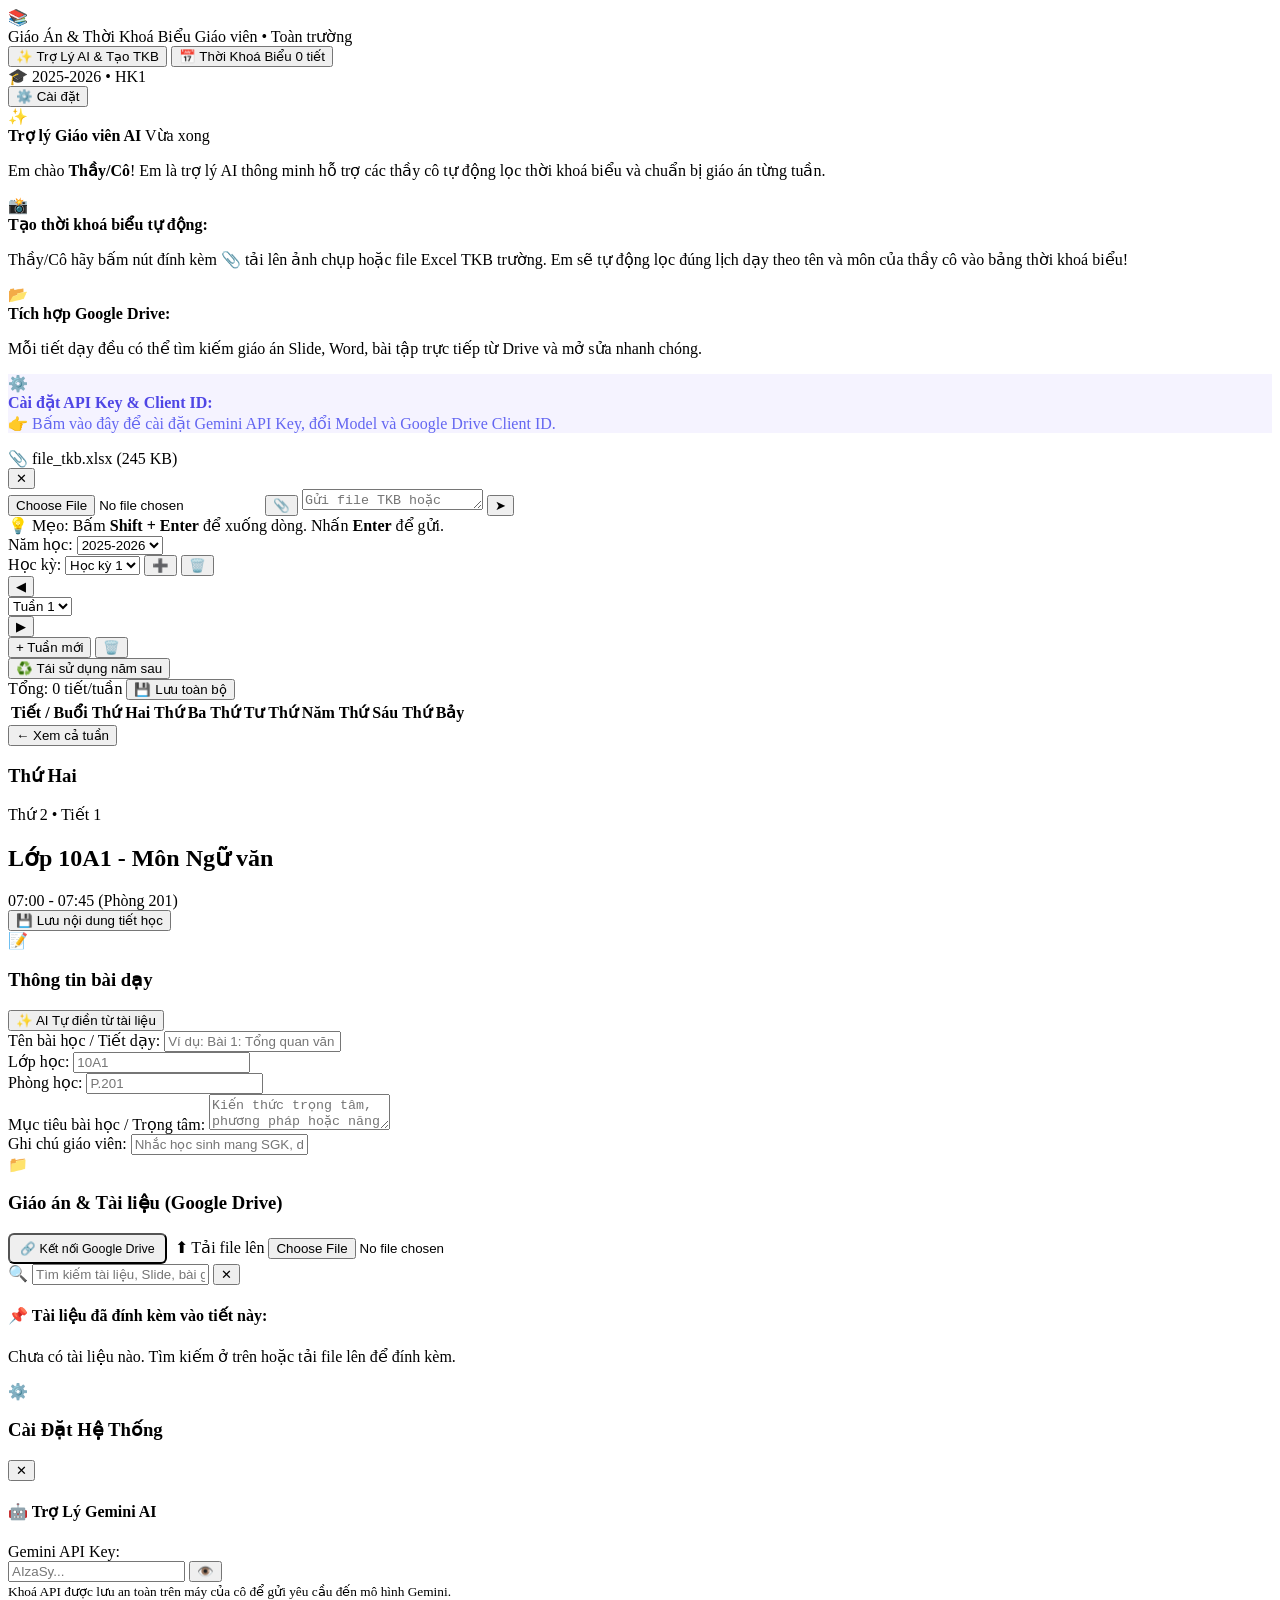
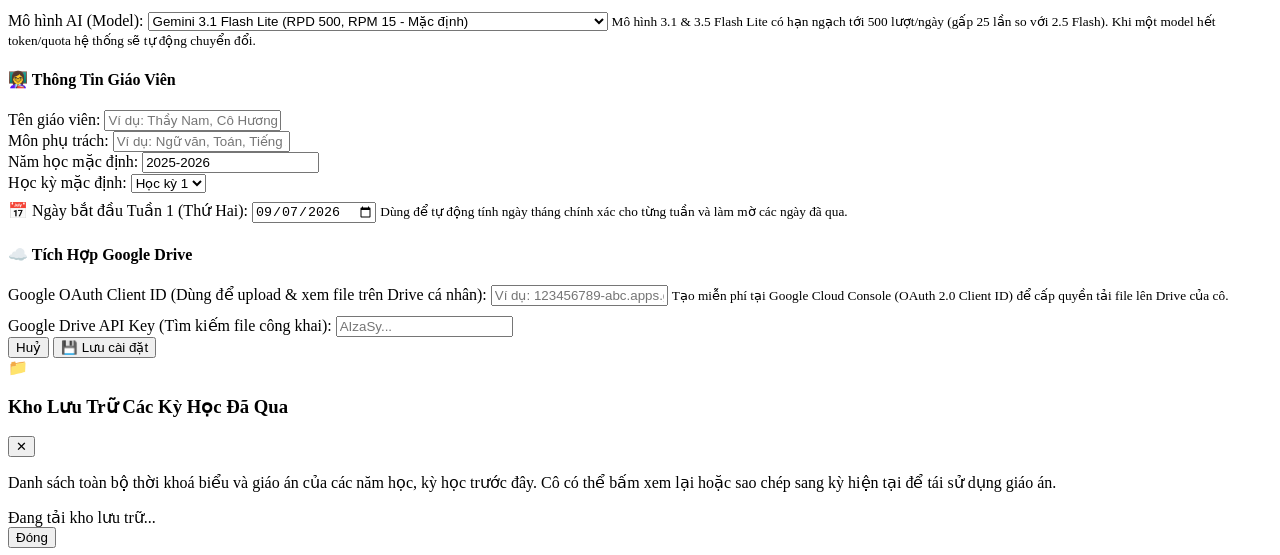
==== commit ba283039: "feat: show settings button on mobile and add quick settings card" ====
--- a/static/index.html
+++ b/static/index.html
@@ -9,7 +9,7 @@
   <link rel="preconnect" href="https://fonts.gstatic.com" crossorigin>
   <link href="https://fonts.googleapis.com/css2?family=Inter:wght@400;500;600;700&family=Outfit:wght@500;600;700;800&display=swap" rel="stylesheet">
   <!-- Stylesheet -->
-  <link rel="stylesheet" href="/static/css/style.css?v=2.0">
+  <link rel="stylesheet" href="/css/style.css?v=2.0">
 </head>
 <body>
 
@@ -86,6 +86,13 @@
                     <div>
                       <strong>Tích hợp Google Drive:</strong>
                       <p>Mỗi tiết dạy đều có thể tìm kiếm giáo án Slide, Word, bài tập trực tiếp từ Drive và mở sửa nhanh chóng.</p>
+                    </div>
+                  </div>
+                  <div class="guide-item" id="welcome-btn-open-settings" style="cursor: pointer; background: #f5f3ff; border-color: #ddd6fe;" title="Bấm để mở bảng Cài đặt API & Client ID">
+                    <span class="guide-icon">⚙️</span>
+                    <div>
+                      <strong style="color: #4f46e5;">Cài đặt API Key & Client ID:</strong>
+                      <p style="color: #6366f1; margin-top: 2px;">👉 Bấm vào đây để cài đặt Gemini API Key, đổi Model và Google Drive Client ID.</p>
                     </div>
                   </div>
                 </div>
@@ -482,7 +489,7 @@
   <!-- Google Identity Services for Drive OAuth -->
   <script src="https://accounts.google.com/gsi/client" async defer></script>
   <!-- Scripts: Modular & Easy to customize in Google AI Studio -->
-  <script type="module" src="/static/js/app.js?v=2.0"></script>
+  <script type="module" src="/js/app.js?v=2.0"></script>
 
 </body>
 </html>
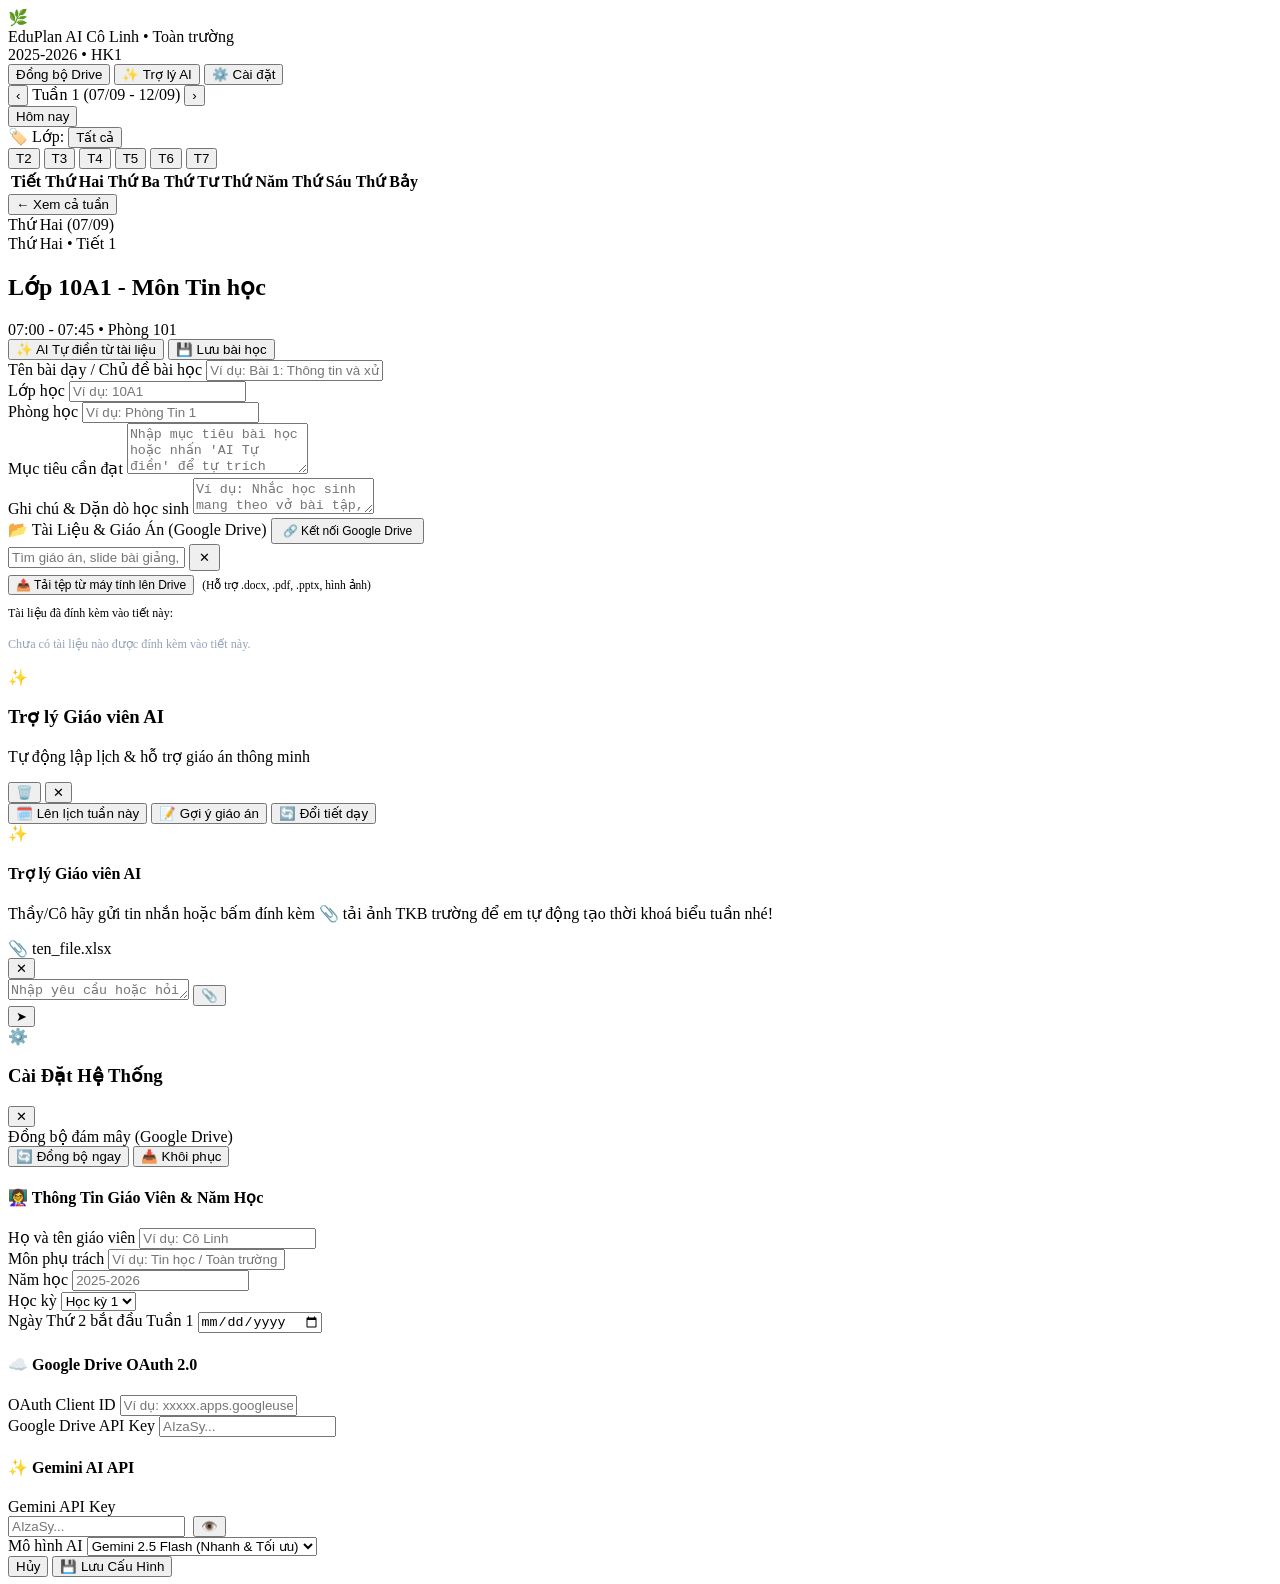
==== commit c0cc3834: "feat: redesign UI to Forest Green, fix week navigation, 3 afternoon periods, and drive search" ====
--- a/static/index.html
+++ b/static/index.html
@@ -3,493 +3,425 @@
 <head>
   <meta charset="UTF-8">
   <meta name="viewport" content="width=device-width, initial-scale=1.0">
-  <title>Trợ Lý Giáo Viên AI - Thời Khoá Biểu & Giáo Án</title>
-  <!-- Google Fonts Outfit & Inter for high visual aesthetic -->
+  <title>EduPlan AI - Thời Khoá Biểu & Giáo Án Cô Linh</title>
+  
+  <!-- Modern Google Fonts Matching UINew -->
   <link rel="preconnect" href="https://fonts.googleapis.com">
   <link rel="preconnect" href="https://fonts.gstatic.com" crossorigin>
-  <link href="https://fonts.googleapis.com/css2?family=Inter:wght@400;500;600;700&family=Outfit:wght@500;600;700;800&display=swap" rel="stylesheet">
-  <!-- Stylesheet -->
-  <link rel="stylesheet" href="/css/style.css?v=2.0">
+  <link href="https://fonts.googleapis.com/css2?family=Inter:wght@400;500;600;700&family=Plus+Jakarta+Sans:wght@500;600;700;800&display=swap" rel="stylesheet">
+  
+  <!-- CSS Design System Modules -->
+  <link rel="stylesheet" href="/css/tokens.css?v=2.4">
+  <link rel="stylesheet" href="/css/layout.css?v=2.4">
+  <link rel="stylesheet" href="/css/timetable.css?v=2.4">
+  <link rel="stylesheet" href="/css/lesson-detail.css?v=2.4">
+  <link rel="stylesheet" href="/css/ai-drawer.css?v=2.4">
+  <link rel="stylesheet" href="/css/modals.css?v=2.4">
+  <link rel="stylesheet" href="/css/mobile.css?v=2.4">
+
+  <!-- Google Identity Services (GIS) for Google Drive Auth -->
+  <script src="https://accounts.google.com/gsi/client" async defer></script>
 </head>
 <body>
 
-  <!-- Top App Navigation Bar -->
-  <header class="app-header">
-    <div class="header-left">
-      <div class="brand-logo">
-        <span class="logo-icon">📚</span>
-        <div class="brand-text">
-          <span class="brand-title">Giáo Án & Thời Khoá Biểu</span>
-          <span class="brand-subtitle" id="header-teacher-name">Giáo viên • Toàn trường</span>
-        </div>
-      </div>
-      
-      <!-- Tab Navigation Switcher -->
-      <nav class="tab-nav">
-        <button class="tab-btn active" data-tab="tab-chat" id="nav-tab-chat">
-          <span class="tab-icon">✨</span>
-          <span class="tab-label">Trợ Lý AI & Tạo TKB</span>
-          <span class="badge-dot" id="chat-badge-dot"></span>
+  <div class="app-wrapper">
+    <!-- Top App Navigation Bar -->
+    <header class="app-header">
+      <div class="header-brand">
+        <div class="brand-icon">🌿</div>
+        <div class="brand-info">
+          <div class="brand-title-group">
+            <span class="brand-title">EduPlan AI</span>
+            <span class="brand-subject-badge" id="header-teacher-name">Cô Linh • Toàn trường</span>
+          </div>
+        </div>
+      </div>
+
+      <div class="header-center">
+        <div class="header-term-pill" id="header-term-pill" title="Năm học & Học kỳ hiện tại">
+          2025-2026 • HK1
+        </div>
+      </div>
+
+      <div class="header-right">
+        <!-- Google Drive Sync Button -->
+        <button class="btn-header" id="btn-header-sync" title="Trạng thái kết nối Google Drive & đồng bộ đám mây">
+          <span class="sync-dot" id="header-sync-dot"></span>
+          <span id="header-sync-text">Đồng bộ Drive</span>
         </button>
-        <button class="tab-btn" data-tab="tab-timetable" id="nav-tab-timetable">
-          <span class="tab-icon">📅</span>
-          <span class="tab-label">Thời Khoá Biểu</span>
-          <span class="badge-count" id="timetable-count-badge">0 tiết</span>
+
+        <!-- AI Assistant Drawer Trigger -->
+        <button class="btn-header btn-header-ai" id="btn-open-ai-drawer" title="Mở ngăn kéo Trợ lý Giáo viên AI">
+          <span class="ai-sparkle-dot"></span>
+          <span>✨ Trợ lý AI</span>
         </button>
-      </nav>
-    </div>
-
-    <div class="header-right">
-      <!-- Current Academic Term Badge -->
-      <div class="term-badge" id="current-term-badge" title="Năm học và học kỳ đang hiển thị">
-        <span class="term-icon">🎓</span>
-        <span id="term-badge-text">2025-2026 • HK1</span>
-      </div>
-
-      <!-- Settings Button -->
-      <button class="icon-btn" id="btn-open-settings" title="Cài đặt hệ thống & API Key">
-        <span class="icon">⚙️</span>
-        <span class="btn-text">Cài đặt</span>
+
+        <!-- Settings Button -->
+        <button class="btn-header" id="btn-open-settings" title="Cài đặt hệ thống & API Key">
+          <span>⚙️ Cài đặt</span>
+        </button>
+      </div>
+    </header>
+
+    <!-- Main App Content Area -->
+    <main class="main-container">
+
+      <!-- Sub-header: Filter Bar & Week Navigator -->
+      <section class="filter-bar">
+        <div class="filter-left">
+          <div class="week-navigator">
+            <button class="nav-week-btn" id="btn-prev-week" title="Tuần trước">‹</button>
+            <span class="week-display-label" id="week-nav-label">Tuần 1 (07/09 - 12/09)</span>
+            <button class="nav-week-btn" id="btn-next-week" title="Tuần sau">›</button>
+          </div>
+
+          <button class="btn-today" id="btn-jump-today" title="Nhảy nhanh về tuần và ngày hôm nay">
+            Hôm nay
+          </button>
+        </div>
+
+        <!-- Class Filter Chips Container -->
+        <div class="filter-right" id="class-filter-chips">
+          <span class="filter-label">🏷️ Lớp:</span>
+          <button class="class-filter-chip active" data-class="ALL">Tất cả</button>
+        </div>
+      </section>
+
+      <!-- Mobile Day Switcher Bar (Hidden on desktop, visible on mobile) -->
+      <div class="mobile-day-selector">
+        <button class="mobile-day-chip active" data-day="2">T2</button>
+        <button class="mobile-day-chip" data-day="3">T3</button>
+        <button class="mobile-day-chip" data-day="4">T4</button>
+        <button class="mobile-day-chip" data-day="5">T5</button>
+        <button class="mobile-day-chip" data-day="6">T6</button>
+        <button class="mobile-day-chip" data-day="7">T7</button>
+      </div>
+
+      <!-- View Modes Container -->
+      <div class="view-mode-container">
+        
+        <!-- 1. FULL WEEK TIMETABLE GRID VIEW (DEFAULT ACTIVE) -->
+        <div class="view-section" id="full-grid-view">
+          <div class="timetable-grid-wrapper">
+            <table class="timetable-table" id="timetable-grid-table">
+              <thead>
+                <tr>
+                  <th class="col-period-label">Tiết</th>
+                  <th class="col-day" data-day="2">Thứ Hai</th>
+                  <th class="col-day" data-day="3">Thứ Ba</th>
+                  <th class="col-day" data-day="4">Thứ Tư</th>
+                  <th class="col-day" data-day="5">Thứ Năm</th>
+                  <th class="col-day" data-day="6">Thứ Sáu</th>
+                  <th class="col-day" data-day="7">Thứ Bảy</th>
+                </tr>
+              </thead>
+              <tbody id="timetable-tbody">
+                <!-- Populated dynamically by timetable-grid.js -->
+              </tbody>
+            </table>
+          </div>
+        </div>
+
+        <!-- 2. MASTER-DETAIL SPLIT VIEW (ACTIVATED ON PERIOD CLICK) -->
+        <div class="view-section hidden" id="split-view-container">
+          <div class="split-view-layout">
+            
+            <!-- 30% Single Day Sidebar -->
+            <aside class="single-day-sidebar">
+              <div class="day-sidebar-header">
+                <button class="btn-back-grid" id="btn-back-to-full-grid" title="Trở lại xem toàn bộ tuần">
+                  ← Xem cả tuần
+                </button>
+                <div class="day-title-row">
+                  <span class="day-big-name" id="sidebar-day-name">Thứ Hai</span>
+                  <span class="day-big-date" id="sidebar-day-date">(07/09)</span>
+                </div>
+              </div>
+              <div class="day-periods-scroll" id="compact-period-list">
+                <!-- Populated by single-day.js -->
+              </div>
+            </aside>
+
+            <!-- 70% Lesson Detail & Drive Panel -->
+            <section class="lesson-detail-panel" id="lesson-detail-panel">
+              
+              <!-- Panel Header -->
+              <div class="panel-header">
+                <div class="panel-title-group">
+                  <span class="panel-period-badge" id="panel-period-tag">Thứ Hai • Tiết 1</span>
+                  <h2 class="panel-heading" id="panel-class-title">Lớp 10A1 - Môn Tin học</h2>
+                  <div class="panel-meta-line" id="panel-time-sub">07:00 - 07:45 • Phòng 101</div>
+                </div>
+                <div class="panel-actions">
+                  <button class="btn-panel-ai" id="btn-ai-analyze-doc" title="AI tự động phân tích giáo án/slide đính kèm để trích xuất tên bài và mục tiêu">
+                    <span>✨ AI Tự điền từ tài liệu</span>
+                  </button>
+                  <button class="btn-panel-save" id="btn-save-lesson-detail">
+                    <span>💾 Lưu bài học</span>
+                  </button>
+                </div>
+              </div>
+
+              <!-- Panel Form Body -->
+              <div class="panel-body">
+                
+                <div class="form-group-item">
+                  <label class="form-label-text" for="input-lesson-title">Tên bài dạy / Chủ đề bài học</label>
+                  <input type="text" id="input-lesson-title" class="form-input-box" placeholder="Ví dụ: Bài 1: Thông tin và xử lý thông tin trong tin học">
+                </div>
+
+                <div class="form-grid-2">
+                  <div class="form-group-item">
+                    <label class="form-label-text" for="input-lesson-class">Lớp học</label>
+                    <input type="text" id="input-lesson-class" class="form-input-box" placeholder="Ví dụ: 10A1">
+                  </div>
+                  <div class="form-group-item">
+                    <label class="form-label-text" for="input-lesson-room">Phòng học</label>
+                    <input type="text" id="input-lesson-room" class="form-input-box" placeholder="Ví dụ: Phòng Tin 1">
+                  </div>
+                </div>
+
+                <div class="form-group-item">
+                  <label class="form-label-text" for="input-lesson-objective">Mục tiêu cần đạt</label>
+                  <textarea id="input-lesson-objective" class="form-input-box" rows="3" placeholder="Nhập mục tiêu bài học hoặc nhấn 'AI Tự điền' để tự trích xuất từ giáo án"></textarea>
+                </div>
+
+                <div class="form-group-item">
+                  <label class="form-label-text" for="input-lesson-notes">Ghi chú & Dặn dò học sinh</label>
+                  <textarea id="input-lesson-notes" class="form-input-box" rows="2" placeholder="Ví dụ: Nhắc học sinh mang theo vở bài tập, làm trước bài trắc nghiệm"></textarea>
+                </div>
+
+                <!-- Google Drive Documents Section -->
+                <div class="drive-attach-section">
+                  <div class="drive-attach-header">
+                    <span class="drive-attach-title">📂 Tài Liệu & Giáo Án (Google Drive)</span>
+                    <button class="btn-header" id="btn-connect-drive" style="padding: 4px 10px; font-size: 0.75rem;">
+                      <span id="drive-connect-text">🔗 Kết nối Google Drive</span>
+                    </button>
+                  </div>
+
+                  <!-- Drive Search Box with Live Results -->
+                  <div class="drive-search-wrapper">
+                    <input type="text" id="drive-search-input" class="drive-search-input" placeholder="Tìm giáo án, slide bài giảng, đề kiểm tra trong Google Drive...">
+                    <button class="btn-header hidden" id="btn-clear-drive-search" style="padding: 4px 8px;">✕</button>
+                    <div class="drive-search-dropdown hidden" id="drive-search-results">
+                      <!-- Populated dynamically -->
+                    </div>
+                  </div>
+
+                  <!-- Direct Upload Button -->
+                  <div style="display: flex; align-items: center; gap: 8px; margin-top: 4px;">
+                    <input type="file" id="input-direct-upload" style="display: none;">
+                    <button class="btn-header" onclick="document.getElementById('input-direct-upload').click();" style="font-size: 0.75rem;">
+                      <span>📤 Tải tệp từ máy tính lên Drive</span>
+                    </button>
+                    <span style="font-size: 0.72rem; color: var(--text-muted);">(Hỗ trợ .docx, .pdf, .pptx, hình ảnh)</span>
+                  </div>
+
+                  <!-- Attached Files Chips List -->
+                  <div style="margin-top: 8px;">
+                    <label class="form-label-text" style="font-size: 0.75rem; color: var(--text-muted);">Tài liệu đã đính kèm vào tiết này:</label>
+                    <div class="attached-docs-grid" id="attached-files-list">
+                      <p style="font-size: 0.76rem; color: #94a3b8; padding: 4px 0;">Chưa có tài liệu nào được đính kèm vào tiết này.</p>
+                    </div>
+                  </div>
+                </div>
+
+              </div>
+
+            </section>
+
+          </div>
+        </div>
+
+      </div>
+
+    </main>
+  </div>
+
+  <!-- AI ASSISTANT SLIDE-OVER DRAWER -->
+  <div class="ai-drawer-backdrop" id="ai-drawer-backdrop"></div>
+  <aside class="ai-drawer" id="ai-assistant-drawer">
+    
+    <!-- Drawer Header -->
+    <div class="ai-drawer-header">
+      <div class="ai-drawer-title-group">
+        <div class="ai-avatar">✨</div>
+        <div class="ai-drawer-title-text">
+          <h3>Trợ lý Giáo viên AI</h3>
+          <p>Tự động lập lịch & hỗ trợ giáo án thông minh</p>
+        </div>
+      </div>
+      <div class="ai-drawer-actions">
+        <button class="ai-drawer-btn" id="btn-clear-ai-chat" title="Làm mới đoạn hội thoại">🗑️</button>
+        <button class="ai-drawer-btn" id="btn-close-ai-drawer" title="Đóng">✕</button>
+      </div>
+    </div>
+
+    <!-- Quick Suggestion Chips -->
+    <div class="ai-drawer-suggestions" id="drawer-suggestions">
+      <button class="ai-suggestion-chip" data-prompt="Lên lịch dạy tuần này cho tôi">
+        <span>🗓️</span> Lên lịch tuần này
       </button>
-    </div>
-  </header>
-
-  <!-- Main App Content Area -->
-  <main class="app-main">
-
-    <!-- ==================== TAB 1: AI CHAT ==================== -->
-    <section class="tab-content active" id="tab-chat">
-      <div class="chat-wrapper">
+      <button class="ai-suggestion-chip" data-prompt="Gợi ý giáo án và mục tiêu bài học môn Tin">
+        <span>📝</span> Gợi ý giáo án
+      </button>
+      <button class="ai-suggestion-chip" data-prompt="Đổi tiết thứ 2 sáng sang thứ 4 chiều">
+        <span>🔄</span> Đổi tiết dạy
+      </button>
+    </div>
+
+    <!-- Message History Body -->
+    <div class="ai-messages-container" id="drawer-messages">
+      <div class="ai-empty-state">
+        <div class="ai-empty-icon">✨</div>
+        <h4>Trợ lý Giáo viên AI</h4>
+        <p>Thầy/Cô hãy gửi tin nhắn hoặc bấm đính kèm 📎 tải ảnh TKB trường để em tự động tạo thời khoá biểu tuần nhé!</p>
+      </div>
+    </div>
+
+    <!-- Attachment Preview Bar -->
+    <div class="ai-attachment-preview" id="drawer-attachment-preview">
+      <div class="ai-attachment-info">
+        <span>📎</span>
+        <span id="drawer-attachment-name">ten_file.xlsx</span>
+      </div>
+      <button class="ai-remove-attachment-btn" id="btn-drawer-remove-attach">✕</button>
+    </div>
+
+    <!-- Drawer Footer / Input Form -->
+    <div class="ai-drawer-footer">
+      <form class="ai-input-form" id="drawer-chat-form">
+        <input type="file" id="drawer-file-input" style="display: none;" accept="image/*,.xlsx,.xls,.csv,.pdf,.docx">
         
-        <!-- Chat Message History -->
-        <div class="chat-messages" id="chat-messages">
-          <!-- Welcome message card -->
-          <div class="message-card assistant welcome-msg">
-            <div class="avatar">✨</div>
-            <div class="msg-body">
-              <div class="msg-header">
-                <strong>Trợ lý Giáo viên AI</strong>
-                <span class="time">Vừa xong</span>
-              </div>
-              <div class="msg-content">
-                <p>Em chào <strong>Thầy/Cô</strong>! Em là trợ lý AI thông minh hỗ trợ các thầy cô tự động lọc thời khoá biểu và chuẩn bị giáo án từng tuần.</p>
-                <div class="welcome-guide">
-                  <div class="guide-item">
-                    <span class="guide-icon">📸</span>
-                    <div>
-                      <strong>Tạo thời khoá biểu tự động:</strong>
-                      <p>Thầy/Cô hãy bấm nút đính kèm 📎 tải lên ảnh chụp hoặc file Excel TKB trường. Em sẽ tự động lọc đúng lịch dạy theo tên và môn của thầy cô vào bảng thời khoá biểu!</p>
-                    </div>
-                  </div>
-                  <div class="guide-item">
-                    <span class="guide-icon">📂</span>
-                    <div>
-                      <strong>Tích hợp Google Drive:</strong>
-                      <p>Mỗi tiết dạy đều có thể tìm kiếm giáo án Slide, Word, bài tập trực tiếp từ Drive và mở sửa nhanh chóng.</p>
-                    </div>
-                  </div>
-                  <div class="guide-item" id="welcome-btn-open-settings" style="cursor: pointer; background: #f5f3ff; border-color: #ddd6fe;" title="Bấm để mở bảng Cài đặt API & Client ID">
-                    <span class="guide-icon">⚙️</span>
-                    <div>
-                      <strong style="color: #4f46e5;">Cài đặt API Key & Client ID:</strong>
-                      <p style="color: #6366f1; margin-top: 2px;">👉 Bấm vào đây để cài đặt Gemini API Key, đổi Model và Google Drive Client ID.</p>
-                    </div>
-                  </div>
-                </div>
-              </div>
-            </div>
-          </div>
-        </div>
-
-        <!-- Chat Input & File Drop Area -->
-        <div class="chat-input-container">
-          <!-- File Preview Banner (when user chooses a file) -->
-          <div class="file-preview-bar hidden" id="file-preview-bar">
-            <div class="file-info">
-              <span class="file-icon">📎</span>
-              <span class="file-name" id="preview-file-name">file_tkb.xlsx</span>
-              <span class="file-size" id="preview-file-size">(245 KB)</span>
-            </div>
-            <button class="btn-remove-file" id="btn-cancel-file" title="Bỏ file này">✕</button>
-          </div>
-
-          <form class="chat-input-form" id="chat-form">
-            <!-- Hidden File Input -->
-            <input type="file" id="chat-file-input" accept="image/*,.pdf,.xlsx,.xls,.csv,.txt,.docx,.pptx" class="hidden">
+        <div class="ai-input-wrapper">
+          <textarea id="drawer-chat-textarea" class="ai-textarea" rows="1" placeholder="Nhập yêu cầu hoặc hỏi đáp với AI..."></textarea>
+          <button type="button" class="ai-attach-btn" id="btn-drawer-attach" title="Đính kèm ảnh hoặc tệp TKB">📎</button>
+        </div>
+
+        <button type="submit" class="ai-send-btn" id="btn-drawer-send" title="Gửi tin nhắn">
+          <span>➤</span>
+        </button>
+      </form>
+    </div>
+
+  </aside>
+
+  <!-- SETTINGS MODAL -->
+  <div class="modal-backdrop" id="settings-modal">
+    <div class="modal-card">
+      <div class="modal-header">
+        <div class="modal-title-group">
+          <div class="modal-icon">⚙️</div>
+          <h3>Cài Đặt Hệ Thống</h3>
+        </div>
+        <button class="modal-close-btn" id="btn-close-settings">✕</button>
+      </div>
+
+      <form id="settings-form">
+        <div class="modal-body">
+          
+          <!-- Cloud Drive Sync Status Box -->
+          <div class="sync-status-box">
+            <div class="sync-status-left">
+              <span class="sync-dot online"></span>
+              <span>Đồng bộ đám mây (Google Drive)</span>
+            </div>
+            <div class="sync-actions">
+              <button type="button" class="btn-secondary" id="btn-settings-manual-sync">
+                <span>🔄 Đồng bộ ngay</span>
+              </button>
+              <button type="button" class="btn-secondary" id="btn-settings-restore-backup" title="Khôi phục toàn bộ dữ liệu từ tệp sao lưu Drive">
+                <span>📥 Khôi phục</span>
+              </button>
+            </div>
+          </div>
+
+          <!-- Teacher & School Year Section -->
+          <div class="modal-section">
+            <h4 class="modal-section-title">👩‍🏫 Thông Tin Giáo Viên & Năm Học</h4>
             
-            <!-- Attach File Button -->
-            <button type="button" class="btn-attach" id="btn-attach-file" title="Tải file TKB (Ảnh, Excel, PDF...)">
-              <span>📎</span>
-            </button>
-
-            <!-- Text input -->
-            <textarea 
-              id="chat-textarea" 
-              rows="1" 
-              placeholder="Gửi file TKB hoặc chat với trợ lý (Ví dụ: 'Lọc lịch dạy cho Thầy Nam môn Toán khối 10')..." 
-              required></textarea>
-
-            <!-- Send Button -->
-            <button type="submit" class="btn-send" id="btn-send-chat" title="Gửi tin nhắn (Enter)">
-              <span class="send-icon">➤</span>
-            </button>
-          </form>
-          <div class="input-hint">
-            <span>💡 Mẹo: Bấm <strong>Shift + Enter</strong> để xuống dòng. Nhấn <strong>Enter</strong> để gửi.</span>
-          </div>
-        </div>
-      </div>
-    </section>
-
-    <!-- ==================== TAB 2: TIMETABLE ==================== -->
-    <section class="tab-content" id="tab-timetable">
-      <div class="timetable-container">
-        
-        <!-- Timetable Top Filter Bar -->
-        <div class="timetable-toolbar">
-          <div class="toolbar-left">
-            
-            <!-- Academic Year & Semester Pill Group -->
-            <div class="pill-group">
-              <div class="pill-item">
-                <span class="pill-label">Năm học:</span>
-                <select id="select-academic-year" class="toolbar-select">
-                  <option value="2025-2026" selected>2025-2026</option>
-                  <option value="2024-2025">2024-2025</option>
-                  <option value="2023-2024">2023-2024</option>
-                </select>
-              </div>
-
-              <div class="pill-divider"></div>
-
-              <div class="pill-item">
-                <span class="pill-label">Học kỳ:</span>
-                <select id="select-semester" class="toolbar-select">
-                  <option value="HK1" selected>Học kỳ 1</option>
+            <div class="form-group">
+              <label class="form-label" for="setting-teacher-name">Họ và tên giáo viên</label>
+              <input type="text" id="setting-teacher-name" class="form-input" placeholder="Ví dụ: Cô Linh">
+            </div>
+
+            <div class="form-group">
+              <label class="form-label" for="setting-subject">Môn phụ trách</label>
+              <input type="text" id="setting-subject" class="form-input" placeholder="Ví dụ: Tin học / Toàn trường">
+            </div>
+
+            <div class="meta-form-row">
+              <div class="form-group">
+                <label class="form-label" for="setting-year">Năm học</label>
+                <input type="text" id="setting-year" class="form-input" placeholder="2025-2026">
+              </div>
+              <div class="form-group">
+                <label class="form-label" for="setting-sem">Học kỳ</label>
+                <select id="setting-sem" class="form-input">
+                  <option value="HK1">Học kỳ 1</option>
                   <option value="HK2">Học kỳ 2</option>
                 </select>
-                <button class="btn-tool-icon" id="btn-add-term" title="Thêm năm học / kỳ học mới">➕</button>
-                <button class="btn-tool-icon btn-tool-danger" id="btn-del-term" title="Xoá kỳ học này">🗑️</button>
-              </div>
-            </div>
-
-            <!-- Week Navigator Pill Group -->
-            <div class="pill-group week-pill-group">
-              <button class="btn-week-step" id="btn-prev-week" title="Về tuần trước">
-                <span>◀</span>
-              </button>
-              <div class="pill-item week-select-wrap">
-                <select id="select-week" class="toolbar-select week-select-main">
-                  <option value="1">Tuần 1</option>
-                </select>
-              </div>
-              <button class="btn-week-step" id="btn-next-week" title="Sang tuần sau">
-                <span>▶</span>
-              </button>
-              <div class="pill-divider"></div>
-              <button class="btn-tool-text" id="btn-add-week" title="Tạo tuần tiếp theo (Tự tăng số tuần và giữ nguyên TKB)">
-                <span>+ Tuần mới</span>
-              </button>
-              <button class="btn-tool-icon btn-tool-danger" id="btn-del-week" title="Xoá tuần học này">
-                <span>🗑️</span>
-              </button>
-            </div>
-
-            <!-- Reuse Next Year Button -->
-            <button class="btn-reuse-pill" id="btn-reuse-next-year" title="Sao chép toàn bộ TKB và giáo án sang kỳ 1 năm học sau">
-              <span class="icon">♻️</span>
-              <span>Tái sử dụng năm sau</span>
-            </button>
-          </div>
-
-          <div class="toolbar-right">
-            <span class="stat-badge" id="tt-total-badge">Tổng: 0 tiết/tuần</span>
-            <button class="btn-primary btn-save-all" id="btn-save-current-tt" title="Lưu lại toàn bộ lịch">
-              <span>💾 Lưu toàn bộ</span>
-            </button>
-          </div>
-        </div>
-
-        <!-- Master-Detail Timetable Layout -->
-        <div class="timetable-workspace" id="timetable-workspace">
-          
-          <!-- FULL WEEK GRID VIEW (Mặc định cả tuần) -->
-          <div class="full-grid-view" id="full-grid-view">
-            <div class="grid-table-container">
-              <table class="timetable-grid" id="timetable-grid-table">
-                <thead>
-                  <tr>
-                    <th class="col-period">Tiết / Buổi</th>
-                    <th class="col-day" data-day="2">Thứ Hai</th>
-                    <th class="col-day" data-day="3">Thứ Ba</th>
-                    <th class="col-day" data-day="4">Thứ Tư</th>
-                    <th class="col-day" data-day="5">Thứ Năm</th>
-                    <th class="col-day" data-day="6">Thứ Sáu</th>
-                    <th class="col-day" data-day="7">Thứ Bảy</th>
-                  </tr>
-                </thead>
-                <tbody id="timetable-tbody">
-                  <!-- Generated dynamically by tab2-timetable.js -->
-                </tbody>
-              </table>
-            </div>
-          </div>
-
-          <!-- SPLIT / COLLAPSED DETAIL VIEW (Khi click vào 1 tiết) -->
-          <div class="split-detail-view hidden" id="split-detail-view">
+              </div>
+            </div>
+
+            <div class="form-group">
+              <label class="form-label" for="setting-start-date">Ngày Thứ 2 bắt đầu Tuần 1</label>
+              <input type="date" id="setting-start-date" class="form-input">
+            </div>
+          </div>
+
+          <!-- Google Drive API Section -->
+          <div class="modal-section">
+            <h4 class="modal-section-title">☁️ Google Drive OAuth 2.0</h4>
             
-            <!-- Left Compact Sidebar (Lịch thu gọn trong ngày) -->
-            <aside class="compact-day-sidebar">
-              <div class="sidebar-header">
-                <button class="btn-back-grid" id="btn-back-to-full-grid" title="Trở lại xem cả tuần">
-                  <span>← Xem cả tuần</span>
-                </button>
-                <h3 id="sidebar-day-title">Thứ Hai</h3>
-              </div>
-              <div class="compact-period-list" id="compact-period-list">
-                <!-- 10 period items for selected day -->
-              </div>
-            </aside>
-
-            <!-- Right Main Area: Chi tiết tiết học & Google Drive -->
-            <section class="lesson-detail-panel" id="lesson-detail-panel">
-              <div class="panel-header">
-                <div class="panel-title-group">
-                  <span class="period-tag" id="panel-period-tag">Thứ 2 • Tiết 1</span>
-                  <h2 id="panel-class-title">Lớp 10A1 - Môn Ngữ văn</h2>
-                  <span class="time-range-sub" id="panel-time-sub">07:00 - 07:45 (Phòng 201)</span>
-                </div>
-                <button class="btn-primary" id="btn-save-lesson-detail">
-                  <span>💾 Lưu nội dung tiết học</span>
-                </button>
-              </div>
-
-              <div class="panel-content-grid">
-                
-                <!-- Lesson Form Info -->
-                <div class="lesson-form-card">
-                  <div class="lesson-card-header-row">
-                    <div class="card-title-left">
-                      <span class="card-icon">📝</span>
-                      <h3 class="section-title">Thông tin bài dạy</h3>
-                    </div>
-                    <button type="button" class="btn-ai-auto" id="btn-ai-analyze-doc" title="Dùng Gemini AI đọc tài liệu đính kèm để tự điền tên bài và mục tiêu">
-                      <span class="ai-sparkle">✨</span>
-                      <span>AI Tự điền từ tài liệu</span>
-                    </button>
-                  </div>
-                  
-                  <div class="form-group">
-                    <label for="input-lesson-title">Tên bài học / Tiết dạy:</label>
-                    <input type="text" id="input-lesson-title" class="form-control" placeholder="Ví dụ: Bài 1: Tổng quan văn học Việt Nam (Tiết 1)...">
-                  </div>
-
-                  <div class="form-row">
-                    <div class="form-group half">
-                      <label for="input-lesson-class">Lớp học:</label>
-                      <input type="text" id="input-lesson-class" class="form-control" placeholder="10A1">
-                    </div>
-                    <div class="form-group half">
-                      <label for="input-lesson-room">Phòng học:</label>
-                      <input type="text" id="input-lesson-room" class="form-control" placeholder="P.201">
-                    </div>
-                  </div>
-
-                  <div class="form-group">
-                    <label for="input-lesson-objective">Mục tiêu bài học / Trọng tâm:</label>
-                    <textarea id="input-lesson-objective" class="form-control" rows="2" placeholder="Kiến thức trọng tâm, phương pháp hoặc năng lực cần đạt..."></textarea>
-                  </div>
-
-                  <div class="form-group">
-                    <label for="input-lesson-notes">Ghi chú giáo viên:</label>
-                    <input type="text" id="input-lesson-notes" class="form-control" placeholder="Nhắc học sinh mang SGK, dặn dò bài tập về nhà...">
-                  </div>
-                </div>
-
-                <!-- Google Drive Integration Card -->
-                <div class="drive-files-card">
-                  <div class="drive-card-header">
-                    <div class="drive-title">
-                      <span class="drive-logo">📁</span>
-                      <h3 class="section-title">Giáo án & Tài liệu (Google Drive)</h3>
-                    </div>
-                    <div class="drive-header-actions" style="display: flex; gap: 8px; align-items: center;">
-                      <button type="button" class="btn-secondary" id="btn-connect-drive" style="font-size: 0.78rem; padding: 6px 10px; border-radius: 6px; cursor: pointer;" title="Đăng nhập tài khoản Google Drive để đồng bộ">
-                        <span id="drive-connect-text">🔗 Kết nối Google Drive</span>
-                      </button>
-                      <!-- Upload directly button -->
-                      <label class="btn-upload-drive" title="Tải file lên">
-                        <span>⬆ Tải file lên</span>
-                        <input type="file" id="input-direct-upload" class="hidden">
-                      </label>
-                    </div>
-                  </div>
-
-                  <!-- In-Drive Live Search Bar -->
-                  <div class="drive-search-box">
-                    <div class="search-input-wrapper">
-                      <span class="search-icon">🔍</span>
-                      <input 
-                        type="text" 
-                        id="drive-search-input" 
-                        class="form-control search-input" 
-                        placeholder="Tìm kiếm tài liệu, Slide, bài giảng trong Drive...">
-                      <button class="btn-clear-search hidden" id="btn-clear-drive-search">✕</button>
-                    </div>
-                    
-                    <!-- Search Results Dropdown/List -->
-                    <div class="drive-search-results hidden" id="drive-search-results">
-                      <!-- Result items injected by drive-search.js -->
-                    </div>
-                  </div>
-
-                  <!-- Attached Files in this Period -->
-                  <div class="attached-files-container">
-                    <h4>📌 Tài liệu đã đính kèm vào tiết này:</h4>
-                    <div class="attached-files-list" id="attached-files-list">
-                      <!-- Attached chips injected by drive-search.js -->
-                      <p class="empty-files-text">Chưa có tài liệu nào. Tìm kiếm ở trên hoặc tải file lên để đính kèm.</p>
-                    </div>
-                  </div>
-                </div>
-
-              </div>
-            </section>
-          </div>
-
-        </div>
-      </div>
-    </section>
-
-  </main>
-
-  <!-- ==================== MODAL: CÀI ĐẶT HỆ THỐNG ==================== -->
-  <div class="modal-overlay hidden" id="settings-modal">
-    <div class="modal-dialog">
-      <div class="modal-header">
-        <div class="modal-title-group">
-          <span class="modal-icon">⚙️</span>
-          <h3>Cài Đặt Hệ Thống</h3>
-        </div>
-        <button class="btn-close-modal" id="btn-close-settings">✕</button>
-      </div>
-      
-      <div class="modal-body">
-        <form id="settings-form">
-          
-          <div class="settings-section">
-            <h4 class="settings-sec-title">🤖 Trợ Lý Gemini AI</h4>
-            <div class="form-group">
-              <label for="setting-gemini-key">Gemini API Key:</label>
-              <div class="password-input-group">
-                <input type="password" id="setting-gemini-key" class="form-control" placeholder="AIzaSy...">
-                <button type="button" class="btn-toggle-eye" id="btn-toggle-gemini-key">👁️</button>
-              </div>
-              <small class="form-text">Khoá API được lưu an toàn trên máy của cô để gửi yêu cầu đến mô hình Gemini.</small>
-            </div>
-            <div class="form-group" style="margin-top: 12px;">
-              <label for="setting-gemini-model">Mô hình AI (Model):</label>
-              <select id="setting-gemini-model" class="form-select">
-                <option value="gemini-3.1-flash-lite" selected>Gemini 3.1 Flash Lite (RPD 500, RPM 15 - Mặc định)</option>
-                <option value="gemini-3.5-flash-lite">Gemini 3.5 Flash Lite (RPD 500, RPM 15)</option>
-                <option value="auto-rotate">⚡ Tự động luân chuyển 3.1 & 3.5 Flash Lite khi hết quota (Khuyên dùng)</option>
-                <option value="gemini-flash-lite-latest">Gemini Flash Lite Latest</option>
-                <option value="gemini-2.5-flash">Gemini 2.5 Flash</option>
-                <option value="gemini-2.5-pro">Gemini 2.5 Pro (Phân tích chuyên sâu)</option>
+            <div class="form-group">
+              <label class="form-label" for="setting-drive-client-id">OAuth Client ID</label>
+              <input type="text" id="setting-drive-client-id" class="form-input" placeholder="Ví dụ: xxxxx.apps.googleusercontent.com">
+            </div>
+
+            <div class="form-group">
+              <label class="form-label" for="setting-drive-key">Google Drive API Key</label>
+              <input type="password" id="setting-drive-key" class="form-input" placeholder="AIzaSy...">
+            </div>
+          </div>
+
+          <!-- Gemini API Section -->
+          <div class="modal-section">
+            <h4 class="modal-section-title">✨ Gemini AI API</h4>
+            
+            <div class="form-group">
+              <label class="form-label" for="setting-gemini-key">Gemini API Key</label>
+              <div style="display: flex; gap: 0.5rem;">
+                <input type="password" id="setting-gemini-key" class="form-input" placeholder="AIzaSy...">
+                <button type="button" class="btn-secondary" id="btn-toggle-gemini-key">👁️</button>
+              </div>
+            </div>
+
+            <div class="form-group">
+              <label class="form-label" for="setting-gemini-model">Mô hình AI</label>
+              <select id="setting-gemini-model" class="form-input">
+                <option value="gemini-2.5-flash">Gemini 2.5 Flash (Nhanh & Tối ưu)</option>
+                <option value="gemini-1.5-flash">Gemini 1.5 Flash</option>
+                <option value="gemini-1.5-pro">Gemini 1.5 Pro (Độ chính xác cao)</option>
               </select>
-              <small class="form-text">Mô hình 3.1 & 3.5 Flash Lite có hạn ngạch tới 500 lượt/ngày (gấp 25 lần so với 2.5 Flash). Khi một model hết token/quota hệ thống sẽ tự động chuyển đổi.</small>
-            </div>
-          </div>
-
-          <div class="settings-section">
-            <h4 class="settings-sec-title">👩‍🏫 Thông Tin Giáo Viên</h4>
-            <div class="form-row">
-              <div class="form-group half">
-                <label for="setting-teacher-name">Tên giáo viên:</label>
-                <input type="text" id="setting-teacher-name" class="form-control" placeholder="Ví dụ: Thầy Nam, Cô Hương...">
-              </div>
-              <div class="form-group half">
-                <label for="setting-subject">Môn phụ trách:</label>
-                <input type="text" id="setting-subject" class="form-control" placeholder="Ví dụ: Ngữ văn, Toán, Tiếng Anh...">
-              </div>
-            </div>
-            <div class="form-row">
-              <div class="form-group half">
-                <label for="setting-year">Năm học mặc định:</label>
-                <input type="text" id="setting-year" class="form-control" value="2025-2026">
-              </div>
-              <div class="form-group half">
-                <label for="setting-sem">Học kỳ mặc định:</label>
-                <select id="setting-sem" class="form-select">
-                  <option value="HK1" selected>Học kỳ 1</option>
-                  <option value="HK2">Học kỳ 2</option>
-                </select>
-              </div>
-            </div>
-            <div class="form-group" style="margin-top: 8px;">
-              <label for="setting-start-date">📅 Ngày bắt đầu Tuần 1 (Thứ Hai):</label>
-              <input type="date" id="setting-start-date" class="form-control" value="2026-09-07">
-              <small class="form-text">Dùng để tự động tính ngày tháng chính xác cho từng tuần và làm mờ các ngày đã qua.</small>
-            </div>
-          </div>
-
-          <div class="settings-section">
-            <h4 class="settings-sec-title">☁️ Tích Hợp Google Drive</h4>
-            <div class="form-group">
-              <label for="setting-drive-client-id">Google OAuth Client ID (Dùng để upload & xem file trên Drive cá nhân):</label>
-              <input type="text" id="setting-drive-client-id" class="form-control" placeholder="Ví dụ: 123456789-abc.apps.googleusercontent.com">
-              <small class="form-text">Tạo miễn phí tại Google Cloud Console (OAuth 2.0 Client ID) để cấp quyền tải file lên Drive của cô.</small>
-            </div>
-            <div class="form-group" style="margin-top: 10px;">
-              <label for="setting-drive-key">Google Drive API Key (Tìm kiếm file công khai):</label>
-              <input type="text" id="setting-drive-key" class="form-control" placeholder="AIzaSy...">
-            </div>
-          </div>
-
-          <div class="modal-footer">
-            <button type="button" class="btn-secondary" id="btn-cancel-settings">Huỷ</button>
-            <button type="submit" class="btn-primary">💾 Lưu cài đặt</button>
-          </div>
-        </form>
-      </div>
-    </div>
-  </div>
-
-  <!-- ==================== MODAL: KHO LƯU TRỮ KỲ CŨ (ARCHIVE) ==================== -->
-  <div class="modal-overlay hidden" id="archive-modal">
-    <div class="modal-dialog modal-lg">
-      <div class="modal-header">
-        <div class="modal-title-group">
-          <span class="modal-icon">📁</span>
-          <h3>Kho Lưu Trữ Các Kỳ Học Đã Qua</h3>
-        </div>
-        <button class="btn-close-modal" id="btn-close-archive">✕</button>
-      </div>
-
-      <div class="modal-body">
-        <p class="archive-desc">
-          Danh sách toàn bộ thời khoá biểu và giáo án của các năm học, kỳ học trước đây. Cô có thể bấm xem lại hoặc sao chép sang kỳ hiện tại để tái sử dụng giáo án.
-        </p>
-
-        <div class="archive-list" id="archive-list-container">
-          <!-- Injected by archive.js -->
-          <div class="loading-state">Đang tải kho lưu trữ...</div>
-        </div>
-      </div>
-
-      <div class="modal-footer">
-        <button type="button" class="btn-secondary" id="btn-close-archive-footer">Đóng</button>
-      </div>
+            </div>
+          </div>
+
+        </div>
+
+        <div class="modal-footer">
+          <button type="button" class="btn-secondary" id="btn-cancel-settings">Hủy</button>
+          <button type="submit" class="btn-primary" id="btn-save-settings">💾 Lưu Cấu Hình</button>
+        </div>
+      </form>
     </div>
   </div>
 
   <!-- Toast Notification Container -->
   <div class="toast-container" id="toast-container"></div>
 
-  <!-- Google Identity Services for Drive OAuth -->
-  <script src="https://accounts.google.com/gsi/client" async defer></script>
-  <!-- Scripts: Modular & Easy to customize in Google AI Studio -->
-  <script type="module" src="/js/app.js?v=2.0"></script>
-
+  <!-- Main JavaScript App Entry Point -->
+  <script type="module" src="/js/app.js?v=2.4"></script>
 </body>
 </html>
